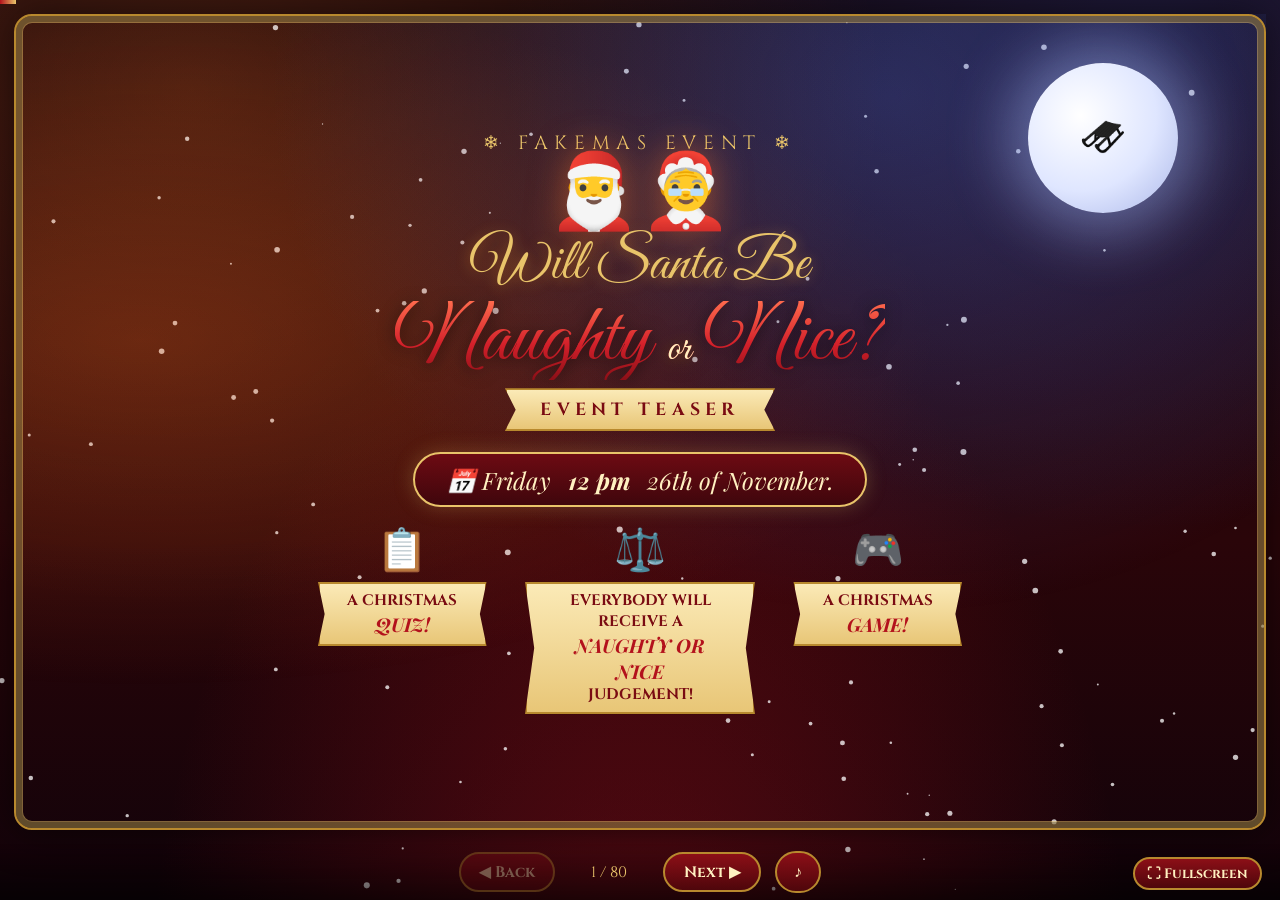
==== index.html @ ecd50b5c "Add Fakemas Christmas quiz slide deck Static, dependency-free slide deck for the Fakemas event:  - P" ====
<!DOCTYPE html>
<html lang="en">
<head>
<meta charset="UTF-8">
<meta name="viewport" content="width=device-width, initial-scale=1">
<title>The Ross Family Christmas Quiz</title>
<meta name="description" content="A festive family trivia, riddles and games presentation for Fakemas.">
<meta name="theme-color" content="#1c0306">
<link rel="icon" href="data:image/svg+xml,<svg xmlns='http://www.w3.org/2000/svg' viewBox='0 0 100 100'><text y='.9em' font-size='90'>🎄</text></svg>">
<link rel="preconnect" href="https://fonts.googleapis.com">
<link rel="preconnect" href="https://fonts.gstatic.com" crossorigin>
<link href="https://fonts.googleapis.com/css2?family=Cinzel:wght@500;700;900&family=Playfair+Display:ital,wght@0,500;0,700;1,500;1,700&family=Great+Vibes&family=Cormorant+Garamond:wght@500;600;700&display=swap" rel="stylesheet">
<link rel="stylesheet" href="assets/css/styles.css">
</head>
<body>
<canvas id="snow"></canvas>
<div id="prog"></div>
<main id="deck"></main>
<nav id="bar">
  <button id="prev" aria-label="Previous slide">◀ Back</button>
  <span id="count"></span>
  <button id="next" aria-label="Next slide">Next ▶</button>
  <button id="jingle" aria-label="Toggle Christmas jingle music" aria-pressed="true" title="Christmas jingle">♪</button>
</nav>
<button id="fs" aria-label="Toggle fullscreen">⛶ Fullscreen</button>
<audio id="jingle-audio" src="assets/audio/jingle.mp3" loop preload="auto"></audio>

<script src="assets/js/content.js" defer></script>
<script src="assets/js/slides.js" defer></script>
<script src="assets/js/app.js" defer></script>
</body>
</html>
---- assets/css/styles.css ----
@charset "UTF-8";
:root{
  --gold:#e9c46a; --gold-d:#b8892e; --gold-l:#fff1c1;
  --red:#b3121c; --red-d:#7a0b12; --deep:#1c0306; --wine:#3b0910;
  --parch:#f7e8c4; --parch-d:#e4c88a; --ink:#4a1a10; --green:#1f5a34;
}
*{box-sizing:border-box;margin:0;padding:0}
html,body{height:100%;overflow:hidden;background:var(--deep);color:var(--parch);
  font-family:'Cormorant Garamond',Georgia,serif;-webkit-tap-highlight-color:transparent}
body{
  background:
    radial-gradient(ellipse at 15% 10%,rgba(255,120,40,.22),transparent 45%),
    radial-gradient(ellipse at 90% 5%,rgba(60,90,200,.25),transparent 40%),
    radial-gradient(ellipse at 50% 120%,rgba(179,18,28,.45),transparent 55%),
    linear-gradient(180deg,#14040a,#2a0509 60%,#12030a);
}
#snow{position:fixed;inset:0;pointer-events:none;z-index:1}

/* frame */
#deck{position:fixed;inset:14px 14px 70px;z-index:2}
#deck::before{content:"";position:absolute;inset:0;border:2px solid var(--gold-d);border-radius:18px;
  box-shadow:inset 0 0 0 6px rgba(0,0,0,.25),inset 0 0 0 7px rgba(233,196,106,.5),0 0 40px rgba(0,0,0,.6);
  pointer-events:none;z-index:5}

.slide{position:absolute;inset:0;display:flex;flex-direction:column;align-items:center;justify-content:center;
  justify-content:safe center;
  padding:clamp(24px,4vw,60px);text-align:center;overflow-y:auto;overflow-x:hidden;
  opacity:0;visibility:hidden;transform:translateX(50px) scale(.98);
  transition:opacity .55s ease,transform .55s ease,visibility 0s .55s}
.slide.active{opacity:1;visibility:visible;transform:none;transition:opacity .55s ease,transform .55s ease}
.slide.past{transform:translateX(-50px) scale(.98)}

/* typography */
.script{font-family:'Great Vibes',cursive;color:var(--gold);text-shadow:0 2px 14px rgba(255,160,40,.45)}
.cinzel{font-family:'Cinzel',serif}
.title-xl{font-family:'Great Vibes',cursive;font-size:clamp(3rem,9vw,7rem);line-height:1;
  background:linear-gradient(180deg,#fff3c4,#e9c46a 55%,#b8892e);-webkit-background-clip:text;background-clip:text;color:transparent;
  filter:drop-shadow(0 3px 10px rgba(255,140,30,.35))}
.title-red{font-family:'Great Vibes',cursive;font-size:clamp(3.2rem,10vw,8rem);line-height:.95;
  background:linear-gradient(180deg,#ff6a4d,#d3202a 55%,#8c0f17);-webkit-background-clip:text;background-clip:text;color:transparent;
  filter:drop-shadow(0 2px 8px rgba(0,0,0,.6))}
.kicker{font-family:'Cinzel',serif;letter-spacing:.35em;text-transform:uppercase;color:var(--gold);font-size:clamp(.8rem,1.6vw,1.2rem)}
.sub{font-family:'Playfair Display',serif;font-style:italic;font-size:clamp(1rem,2vw,1.5rem);color:var(--parch)}

/* ribbons / banners */
.ribbon{display:inline-block;position:relative;padding:.55em 2.2em;margin:.6em 0;
  font-family:'Playfair Display',serif;font-weight:700;font-style:italic;color:var(--red-d);
  font-size:clamp(1.05rem,2.3vw,1.7rem);
  background:linear-gradient(180deg,#fbeab7,#e8c677);border:2px solid var(--gold-d);
  clip-path:polygon(0 0,100% 0,96% 50%,100% 100%,0 100%,4% 50%);box-shadow:0 4px 14px rgba(0,0,0,.4)}
.pill{display:inline-flex;align-items:center;gap:.7em;padding:.5em 1.6em;margin:.8em 0;border-radius:40px;
  background:linear-gradient(180deg,#6d0b13,#3f060c);border:2px solid var(--gold);color:var(--gold-l);
  font-family:'Playfair Display',serif;font-style:italic;font-size:clamp(1.1rem,2.8vw,2rem);box-shadow:0 0 20px rgba(233,196,106,.25)}

/* parchment card */
.parch{position:relative;width:min(900px,100%);padding:clamp(22px,3.5vw,46px);color:var(--ink);
  background:radial-gradient(ellipse at 30% 20%,#fff4d2,var(--parch) 55%,var(--parch-d));
  border:3px solid var(--gold-d);border-radius:14px;box-shadow:0 12px 40px rgba(0,0,0,.6),inset 0 0 40px rgba(150,90,20,.35)}
.parch::before,.parch::after{content:"\2744";position:absolute;color:var(--gold-d);opacity:.55;font-size:1.3rem}
.parch::before{top:8px;left:12px}.parch::after{bottom:8px;right:12px}
.parch h2{font-family:'Playfair Display',serif;font-weight:700;color:#3a140c;line-height:1.25}
.parch h2.q{font-size:clamp(1.5rem,3.6vw,2.7rem)}
.parch p{font-family:'Playfair Display',serif;font-size:clamp(1.05rem,2.2vw,1.55rem);line-height:1.5}

.qbadge{position:absolute;top:clamp(14px,3vw,36px);left:clamp(14px,3vw,40px);z-index:3;
  min-width:78px;height:54px;padding:0 20px;display:grid;place-items:center;border-radius:30px;
  font-family:'Cinzel',serif;font-weight:900;font-size:1.7rem;color:var(--gold-l);
  background:linear-gradient(180deg,#8c0f17,#4e060b);border:3px solid var(--gold);box-shadow:0 4px 14px rgba(0,0,0,.6)}

/* reveal mechanics */
.stage{position:relative;margin-top:clamp(16px,3vw,32px);min-height:clamp(190px,32vh,300px);display:grid;place-items:center}
.rv{opacity:0;transform:scale(.6) rotate(-3deg);pointer-events:none;position:absolute;inset:0;
  display:flex;flex-direction:column;align-items:center;justify-content:center;
  transition:opacity .6s ease,transform .7s cubic-bezier(.2,1.4,.4,1)}
.rv.on{opacity:1;transform:none;pointer-events:auto;position:relative;max-width:100%}
.mystery{cursor:pointer;display:flex;flex-direction:column;align-items:center;gap:10px;border:0;background:none;
  font-family:'Cinzel',serif;color:var(--red-d);font-weight:700;letter-spacing:.15em;text-transform:uppercase;
  transition:transform .3s,opacity .4s}
.mystery .box{font-size:clamp(4rem,10vw,6.5rem);animation:bob 2s ease-in-out infinite;filter:drop-shadow(0 8px 10px rgba(0,0,0,.4))}
.mystery .lbl{padding:.55em 1.4em;border-radius:30px;font-size:clamp(.8rem,1.6vw,1rem);color:var(--gold-l);
  background:linear-gradient(180deg,#b3121c,#6d0b13);border:2px solid var(--gold);box-shadow:0 4px 14px rgba(0,0,0,.4)}
.mystery:hover{transform:scale(1.07)}
.mystery.gone{opacity:0;pointer-events:none;position:absolute}
@keyframes bob{50%{transform:translateY(-10px) rotate(4deg)}}

.art{font-size:clamp(4.5rem,11vw,8rem);line-height:1;filter:drop-shadow(0 8px 12px rgba(0,0,0,.35));margin-bottom:6px}
.answer{display:inline-block;padding:.55em 2.2em;max-width:100%;border-radius:10px;
  font-family:'Playfair Display',serif;font-weight:700;font-style:italic;color:var(--gold-l);
  font-size:clamp(1.1rem,2.6vw,1.9rem);line-height:1.4;
  background:linear-gradient(180deg,#a8101a,#650a10);border:2px solid var(--gold);box-shadow:0 4px 16px rgba(0,0,0,.5)}
.answer.long{font-size:clamp(.95rem,2vw,1.35rem);max-width:760px}

/* riddles */
.riddle{font-family:'Playfair Display',serif;font-style:italic;font-size:clamp(1.15rem,2.7vw,2rem);line-height:1.6;color:#3a140c}
.riddle-q{margin-top:.7em;font-weight:700;font-style:normal;color:var(--red-d);font-size:clamp(1.2rem,2.8vw,2rem)}

/* parts */
.part-no{font-family:'Great Vibes',cursive;font-size:clamp(2rem,5vw,3.6rem);color:var(--gold)}
.holly{font-size:2.4rem;margin-top:14px}

/* overview */
.list{list-style:none;text-align:left;display:grid;gap:clamp(6px,1.1vh,12px);margin-top:8px}
.list li{display:flex;align-items:center;gap:14px;font-family:'Playfair Display',serif;font-weight:700;
  font-size:clamp(1rem,2.1vw,1.5rem);color:#3a140c;padding:clamp(6px,1vh,10px) 14px;border-radius:10px;background:rgba(255,255,255,.28);border:1px solid rgba(150,90,20,.35)}
.list .ic{font-size:1.55rem}

/* write boxes */
.writes{display:grid;grid-template-columns:1fr 1fr;gap:18px;margin-top:20px;width:100%}
.write{min-height:clamp(130px,26vh,230px);padding:14px;border-radius:10px;text-align:left;
  background:repeating-linear-gradient(transparent 0 31px,rgba(120,70,20,.35) 31px 32px),rgba(255,255,255,.35);border:2px solid var(--gold-d)}
.write b{font-family:'Cinzel',serif;color:var(--red-d);font-size:1.05rem;display:block}
.write small{font-family:'Playfair Display',serif;font-style:italic;color:#6a3a20}
@media(max-width:640px){.writes{grid-template-columns:1fr}}

/* teaser cover */
.cover-moon{position:absolute;top:6%;right:7%;width:clamp(90px,15vw,190px);aspect-ratio:1;border-radius:50%;
  background:radial-gradient(circle at 35% 35%,#fff,#dfe6ff 55%,#aab6e8);box-shadow:0 0 60px 20px rgba(170,190,255,.45);z-index:0}
.cover-moon span{position:absolute;inset:0;display:grid;place-items:center;font-size:clamp(1.4rem,3vw,2.6rem);filter:grayscale(1) brightness(.2)}
.duo{font-size:clamp(4rem,12vw,9rem);line-height:1;filter:drop-shadow(0 0 18px rgba(255,120,40,.5));position:relative;z-index:1}
.feats{display:flex;gap:clamp(10px,3vw,40px);flex-wrap:wrap;justify-content:center;margin-top:10px;position:relative;z-index:1}
.feat{display:flex;flex-direction:column;align-items:center;gap:6px;max-width:230px}
.feat .fi{font-size:clamp(2.4rem,5vw,3.6rem)}
.feat .ribbon{font-size:clamp(.85rem,1.7vw,1.2rem);padding:.45em 1.8em;margin:0;font-style:normal;font-family:'Cinzel',serif;text-transform:uppercase}
.feat .ribbon em{font-family:'Playfair Display',serif;font-size:1.25em;display:block;color:var(--red)}

/* naughty / nice cards */
.nn-grid{display:grid;grid-template-columns:repeat(4,1fr);gap:clamp(10px,2vw,22px);width:min(960px,100%);margin-top:18px}
.nn{cursor:pointer;position:relative;padding:12px 8px 10px;border-radius:12px;
  background:radial-gradient(ellipse at 30% 20%,#fff4d2,var(--parch));border:3px solid var(--gold-d);color:var(--ink);
  box-shadow:0 8px 20px rgba(0,0,0,.5);transition:transform .25s}
.nn:hover{transform:translateY(-4px)}
.nn .sil{font-size:clamp(2.8rem,6vw,4.4rem);filter:brightness(0) opacity(.85)}
.nn .nm{font-family:'Cinzel',serif;font-weight:700;margin-top:4px;font-size:clamp(.85rem,1.6vw,1.1rem)}
.nn .nm small{display:block;font-family:'Playfair Display',serif;font-style:italic;font-weight:500;font-size:.8em}
.stamp{position:absolute;left:50%;bottom:10px;padding:.15em .7em;border:3px solid currentColor;border-radius:6px;
  font-family:'Cinzel',serif;font-weight:900;font-size:clamp(.85rem,1.8vw,1.25rem);letter-spacing:.08em;
  transform:translateX(-50%) scale(3) rotate(-12deg);opacity:0;transition:transform .35s cubic-bezier(.2,1.6,.4,1),opacity .2s;
  background:rgba(255,248,225,.92);text-shadow:none}
.stamp.naughty{color:#c3151f}.stamp.nice{color:#1f7a3f}
.nn.on .stamp{opacity:1;transform:translateX(-50%) scale(1) rotate(-8deg)}
.nn.on.naughty-c{box-shadow:0 0 24px rgba(220,30,40,.55),0 8px 20px rgba(0,0,0,.5)}
.nn.on.nice-c{box-shadow:0 0 24px rgba(40,200,100,.5),0 8px 20px rgba(0,0,0,.5)}
@media(max-width:640px){.nn-grid{grid-template-columns:repeat(2,1fr)}}
.hint{margin-top:16px;font-family:'Playfair Display',serif;font-style:italic;color:var(--gold);opacity:.9}

/* gifts */
.passes{display:grid;grid-template-columns:1.2fr 1fr;gap:20px;width:100%;text-align:left;align-items:stretch}
.ticket{padding:18px 20px;border-radius:12px;border:2px dashed var(--gold-d);background:rgba(255,255,255,.3);text-align:center}
.ticket h3{font-family:'Great Vibes',cursive;font-size:clamp(2rem,4.5vw,3.2rem);color:var(--red);font-weight:400;line-height:1.1}
.ticket p{font-size:clamp(.95rem,1.9vw,1.25rem)}
.ticket .fine{margin-top:10px;font-family:'Cinzel',serif;font-size:.78rem;letter-spacing:.12em;color:var(--red-d);font-weight:700}
.tcs{padding:16px 18px;border-radius:8px;background:#fff6dc;border:2px solid var(--gold-d);transform:rotate(1.5deg);box-shadow:0 4px 12px rgba(0,0,0,.3)}
.tcs h4{font-family:'Cinzel',serif;color:var(--red-d);text-align:center;font-size:.95rem;line-height:1.2;margin-bottom:8px}
.tcs ol{padding-left:1.2em;font-family:'Playfair Display',serif;font-size:clamp(.82rem,1.5vw,1rem);line-height:1.45}
.nosign{display:inline-flex;flex-direction:column;align-items:center;padding:12px 18px;border-radius:10px;background:#fff6dc;border:2px solid var(--gold-d);
  font-family:'Cinzel',serif;font-weight:900;color:var(--red);letter-spacing:.05em;transform:rotate(2deg);font-size:clamp(.8rem,1.5vw,1rem)}
.nosign .no{font-size:2.6rem;margin-top:4px}
@media(max-width:700px){.passes{grid-template-columns:1fr}}
.beach{display:flex;gap:20px;align-items:center;justify-content:center;flex-wrap:wrap;width:100%}
.beach-card{flex:1 1 280px;padding:16px;border-radius:12px;background:linear-gradient(180deg,#bfe9f5,#58b6d6 60%,#f0d9a0);border:2px solid var(--gold-d);color:#0b3a52}
.beach-card .art{margin:0}

/* controls */
#bar{position:fixed;left:0;right:0;bottom:0;height:56px;z-index:10;display:flex;align-items:center;justify-content:center;gap:14px;
  background:linear-gradient(0deg,rgba(0,0,0,.6),transparent)}
#bar button{cursor:pointer;font-family:'Cinzel',serif;font-weight:700;color:var(--gold-l);font-size:.95rem;
  padding:.5em 1.2em;border-radius:24px;border:2px solid var(--gold-d);background:linear-gradient(180deg,#8c0f17,#4e060b);transition:.2s}
#bar button:hover{transform:translateY(-2px);box-shadow:0 0 14px rgba(233,196,106,.5)}
#bar button:disabled{opacity:.35;cursor:default;transform:none;box-shadow:none}
#count{font-family:'Cinzel',serif;color:var(--gold);min-width:80px;text-align:center;font-size:.95rem}
#prog{position:fixed;top:0;left:0;height:4px;z-index:11;background:linear-gradient(90deg,var(--red),var(--gold));width:0;transition:width .4s}
#fs{position:fixed;right:18px;bottom:10px;z-index:12;cursor:pointer;
  font-family:'Cinzel',serif;font-weight:700;color:var(--gold-l);
  border-radius:24px;border:2px solid var(--gold-d);background:linear-gradient(180deg,#8c0f17,#4e060b);
  font-size:.85rem!important;padding:.4em .9em!important}

/* photos & video */
.media{margin:0 0 clamp(10px,2vw,18px);max-width:100%;display:flex;flex-direction:column;align-items:center;gap:8px}
.media img,.media video{display:block;max-width:100%;max-height:clamp(140px,32vh,280px);
  border-radius:12px;border:3px solid var(--gold-d);background:#000;
  box-shadow:0 10px 28px rgba(0,0,0,.55)}
.media.wide img,.media.wide video{max-height:clamp(180px,44vh,400px)}
.media figcaption{font-family:'Playfair Display',serif;font-style:italic;
  font-size:clamp(.8rem,1.5vw,1rem);color:var(--red-d);opacity:.9}
.parch .media img,.parch .media video{border-color:#8a6320;box-shadow:0 8px 22px rgba(80,40,0,.35)}
.media.is-missing{display:none}

/* small screens */
@media(max-width:640px){
  #deck{inset:14px 14px 108px}
  #fs{bottom:66px;right:12px}
  .slide{padding:16px}
  .nn-grid{gap:8px}
  .nn{padding:8px 6px 6px}
  .nn .sil{font-size:2rem}
  .nn .nm{font-size:.8rem}
  .nn .stamp{font-size:.8rem;bottom:6px}
  .hint{margin-top:8px;font-size:.9rem}
  .stage{min-height:clamp(150px,26vh,240px)}
}

/* short screens (laptops / projectors) */
@media(max-height:960px){
  .duo{font-size:clamp(2.4rem,7vw,4.6rem)}
  .title-red{font-size:clamp(2.4rem,8vw,5.2rem)}
  .title-xl{font-size:clamp(2.4rem,7.5vw,5rem)}
  .cover-moon{width:clamp(70px,12vw,150px)}
  .ribbon{padding:.42em 1.9em;margin:.45em 0;font-size:clamp(.95rem,2vw,1.35rem)}
  .pill{padding:.4em 1.3em;margin:.55em 0;font-size:clamp(1rem,2.2vw,1.5rem)}
  .parch{padding:clamp(18px,2.4vw,34px)}
  .list li{padding:5px 12px;font-size:clamp(1rem,2vw,1.4rem)}
  .feats{margin-top:4px}
  .feat .fi{font-size:clamp(1.8rem,3.6vw,2.6rem)}
  .feat .ribbon{font-size:clamp(.72rem,1.4vw,.95rem)}
  .stage{min-height:clamp(120px,20vh,240px)}
  .riddle{font-size:clamp(1.05rem,2.2vw,1.7rem);line-height:1.45}
}

/* very short screens (720p projectors) */
@media(max-height:740px){
  .duo{font-size:clamp(2rem,5.5vw,3.4rem)}
  .title-red{font-size:clamp(2rem,6.5vw,3.8rem)}
  .feats{gap:8px}
  .feat .fi{font-size:1.6rem}
  .feat .ribbon{font-size:.7rem;padding:.35em 1.4em}
  .pill{padding:.35em 1.1em;margin:.4em 0}
  .nn{padding:8px 6px 6px}
  .nn .sil{font-size:2.2rem}
  .nn .nm{font-size:.8rem}
  .nn-grid{gap:8px}
  .riddle{font-size:1.05rem;line-height:1.4}
  .parch h2.q{font-size:clamp(1.15rem,2.8vw,1.9rem)}
  .movie-shot img{max-height:clamp(150px,32vh,300px)}
}

/* ============ bonus: lach & eleanor's philippines trip ============ */
.slide.trip{background:
  radial-gradient(ellipse at 12% 10%,rgba(255,199,110,.22),transparent 52%),
  radial-gradient(ellipse at 88% 16%,rgba(64,214,190,.26),transparent 48%),
  radial-gradient(ellipse at 50% 118%,rgba(0,86,116,.55),transparent 62%),
  linear-gradient(180deg,#04222b,#083a46 55%,#04222b)}
.trip-title{font-family:'Great Vibes',cursive;line-height:1.05;
  background:linear-gradient(180deg,#fff8e2,#7fe3d4 55%,#2fa9a0);
  -webkit-background-clip:text;background-clip:text;color:transparent;
  filter:drop-shadow(0 3px 12px rgba(0,0,0,.5))}
.trip-title.small{font-size:clamp(1.8rem,4vw,3rem)}
.trip-flag{font-size:clamp(2.6rem,7vw,5rem);line-height:1;margin:.1em 0 .25em;
  filter:drop-shadow(0 6px 14px rgba(0,0,0,.45))}
.trip-tag{font-family:'Cinzel',serif;letter-spacing:.24em;text-transform:uppercase;
  font-size:clamp(.62rem,1.2vw,.85rem);color:#9fe8dd;opacity:.8;margin-bottom:clamp(8px,1.6vh,18px)}
.trip-brief{width:min(760px,100%);padding:clamp(22px,3.4vw,44px);border-radius:16px;text-align:left;
  background:radial-gradient(ellipse at 30% 15%,#fffdf4,#efe9d6);
  border:3px solid #2fa9a0;box-shadow:0 16px 44px rgba(0,0,0,.55);color:#123a3a}
.trip-brief ul{list-style:none;display:grid;gap:.55em;margin-top:.8em}
.trip-brief li{font-family:'Playfair Display',serif;font-size:clamp(1rem,2vw,1.35rem);
  line-height:1.4;padding-left:1.5em;position:relative}
.trip-brief li::before{content:"\2022";position:absolute;left:.35em;color:#0d6f6a;font-size:1.4em;line-height:1}
.photo-frame{margin:0;padding:clamp(7px,1.1vw,13px) clamp(7px,1.1vw,13px) clamp(26px,3.6vh,44px);
  background:linear-gradient(180deg,#fffdf6,#eee8d8);border-radius:5px;max-width:100%;
  box-shadow:0 20px 44px rgba(0,0,0,.55);transition:transform .3s}
.photo-frame.tilt-l{transform:rotate(-1.2deg)}
.photo-frame.tilt-r{transform:rotate(1.2deg)}
.photo-frame img{display:block;margin:0 auto;border-radius:2px;
  max-width:100%;max-height:clamp(260px,58vh,600px);width:auto;height:auto}
.photo-frame figcaption{font-family:'Playfair Display',serif;font-style:italic;text-align:center;
  color:#5c4a38;font-size:clamp(.8rem,1.5vw,1.1rem);margin-top:clamp(8px,1.4vh,14px)}
.quip{position:relative;width:min(880px,100%);padding:clamp(24px,4vw,50px);
  border-radius:20px 20px 20px 6px;text-align:left;
  background:radial-gradient(ellipse at 28% 18%,#fffdf3,#f1ebd7);
  border:3px solid #2fa9a0;box-shadow:0 16px 44px rgba(0,0,0,.55),0 0 30px rgba(64,214,190,.25)}
.quip::after{content:"";position:absolute;left:34px;bottom:-28px;width:0;height:0;
  border:15px solid transparent;border-top-color:#2fa9a0;border-left-width:0;border-right-width:26px}
.quip-by{font-family:'Cinzel',serif;font-weight:900;letter-spacing:.16em;text-transform:uppercase;
  color:#0d6f6a;font-size:clamp(.72rem,1.4vw,.95rem)}
.quip-text{font-family:'Playfair Display',serif;font-style:italic;color:#143232;
  font-size:clamp(1.15rem,2.7vw,2rem);line-height:1.45;margin-top:.45em}

/* jingle toggle */
#bar #jingle{min-width:2.9em;padding:.5em .65em;font-size:1rem}
#bar #jingle[aria-pressed="false"]{opacity:.4}

/* ============ guess the movie scene ============ */
.slide.movie{background:
  radial-gradient(ellipse at 50% -15%,rgba(255,214,150,.18),transparent 55%),
  radial-gradient(ellipse at 50% 120%,rgba(120,18,28,.4),transparent 60%),
  linear-gradient(180deg,#0a0b0f,#15121a 60%,#08080b)}
.movie-head{font-family:'Cinzel',serif;letter-spacing:.24em;text-transform:uppercase;text-align:center;
  font-size:clamp(.66rem,1.35vw,.92rem);color:var(--gold);opacity:.92;margin-bottom:clamp(8px,1.6vh,16px)}
.movie-shot{margin:0;padding:clamp(6px,1vw,10px);border-radius:8px;max-width:100%;
  background:linear-gradient(180deg,#1d1a22,#0e0d12);border:2px solid var(--gold-d);
  box-shadow:0 18px 46px rgba(0,0,0,.7),0 0 34px rgba(233,196,106,.12)}
.movie-shot img{display:block;margin:0 auto;border-radius:3px;
  max-width:100%;max-height:clamp(170px,40vh,360px);width:auto;height:auto}
.movie .stage{min-height:clamp(84px,14vh,124px);margin-top:clamp(8px,1.8vh,18px)}
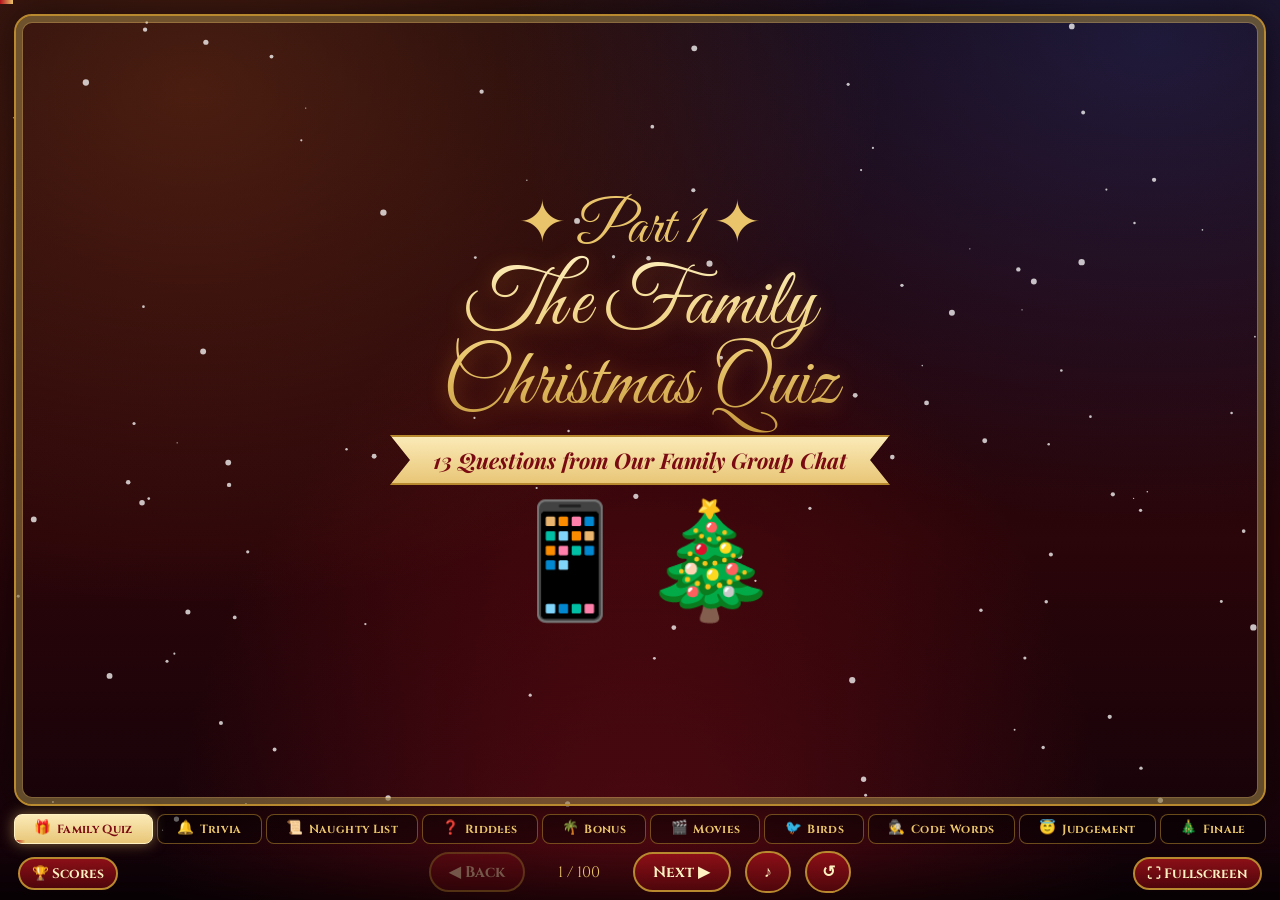
==== commit e2617a0a: "Add game rounds, scoreboard, timeline and quiz overhaul New rounds - Santa's Code Words: three clue " ====
--- a/index.html
+++ b/index.html
@@ -9,21 +9,27 @@
 <link rel="icon" href="data:image/svg+xml,<svg xmlns='http://www.w3.org/2000/svg' viewBox='0 0 100 100'><text y='.9em' font-size='90'>🎄</text></svg>">
 <link rel="preconnect" href="https://fonts.googleapis.com">
 <link rel="preconnect" href="https://fonts.gstatic.com" crossorigin>
-<link href="https://fonts.googleapis.com/css2?family=Cinzel:wght@500;700;900&family=Playfair+Display:ital,wght@0,500;0,700;1,500;1,700&family=Great+Vibes&family=Cormorant+Garamond:wght@500;600;700&display=swap" rel="stylesheet">
+<link href="https://fonts.googleapis.com/css2?family=Cinzel:wght@500;700;900&family=Playfair+Display:ital,wght@0,500;0,700;1,500;1,700&family=Great+Vibes&family=Cormorant+Garamond:wght@500;600;700&family=Oswald:wght@700&display=swap" rel="stylesheet">
 <link rel="stylesheet" href="assets/css/styles.css">
 </head>
 <body>
 <canvas id="snow"></canvas>
 <div id="prog"></div>
 <main id="deck"></main>
-<nav id="bar">
+<nav id="timeline" aria-label="Jump to a section"></nav>
+<nav id="bar" aria-label="Slide controls">
   <button id="prev" aria-label="Previous slide">◀ Back</button>
   <span id="count"></span>
   <button id="next" aria-label="Next slide">Next ▶</button>
-  <button id="jingle" aria-label="Toggle Christmas jingle music" aria-pressed="true" title="Christmas jingle">♪</button>
+  <button id="jingle" aria-label="Music" aria-haspopup="true" aria-expanded="false" aria-controls="music-menu" aria-pressed="true" title="Music (M mutes)">♪</button>
+  <button id="reset" aria-label="Reset this slide" title="Reset this slide (R) · Shift-click or Shift+R resets every slide">↺</button>
 </nav>
-<button id="fs" aria-label="Toggle fullscreen">⛶ Fullscreen</button>
-<audio id="jingle-audio" src="assets/audio/jingle.mp3" loop preload="auto"></audio>
+<button id="scores-btn" aria-label="Scoreboard" aria-expanded="false" aria-controls="scores" title="Scoreboard (S)">🏆<span class="sb-lbl"> Scores</span></button>
+<aside id="scores" aria-label="Scoreboard" hidden></aside>
+<aside id="music-menu" aria-label="Music" hidden></aside>
+<button id="fs" aria-label="Toggle fullscreen">⛶<span class="fs-lbl"> Fullscreen</span></button>
+<audio id="jingle-audio" preload="auto"></audio>
+<audio id="trip-audio" preload="auto"></audio>
 
 <script src="assets/js/content.js" defer></script>
 <script src="assets/js/slides.js" defer></script>
--- a/assets/css/styles.css
+++ b/assets/css/styles.css
@@ -191,11 +191,12 @@
   #fs{bottom:66px;right:12px}
   .slide{padding:16px}
   .nn-grid{gap:8px}
-  .nn{padding:8px 6px 6px}
-  .nn .sil{font-size:2rem}
+  .nn{padding:8px 6px 6px;overflow:hidden}
+  .nn .sil{font-size:1.7rem}
   .nn .nm{font-size:.8rem}
   .nn .stamp{font-size:.8rem;bottom:6px}
-  .hint{margin-top:8px;font-size:.9rem}
+  .hint{margin-top:5px;font-size:.85rem}
+  .ribbon{padding:.4em 1.4em;margin:.35em 0;font-size:1rem}
   .stage{min-height:clamp(150px,26vh,240px)}
 }
 
@@ -229,6 +230,9 @@
   .nn .nm{font-size:.8rem}
   .nn-grid{gap:8px}
   .riddle{font-size:1.05rem;line-height:1.4}
+  .list{gap:5px;margin-top:6px}
+  .list li{padding:4px 10px;font-size:clamp(.95rem,1.8vw,1.2rem)}
+  .list .ic{font-size:1.2rem}
   .parch h2.q{font-size:clamp(1.15rem,2.8vw,1.9rem)}
   .movie-shot img{max-height:clamp(150px,32vh,300px)}
 }
@@ -261,7 +265,8 @@
 .photo-frame.tilt-l{transform:rotate(-1.2deg)}
 .photo-frame.tilt-r{transform:rotate(1.2deg)}
 .photo-frame img{display:block;margin:0 auto;border-radius:2px;
-  max-width:100%;max-height:clamp(260px,58vh,600px);width:auto;height:auto}
+  max-width:100%;max-height:clamp(260px,62vh,720px);width:auto;height:auto}
+.photo-frame:has(figcaption) img{max-height:clamp(260px,58vh,600px)}
 .photo-frame figcaption{font-family:'Playfair Display',serif;font-style:italic;text-align:center;
   color:#5c4a38;font-size:clamp(.8rem,1.5vw,1.1rem);margin-top:clamp(8px,1.4vh,14px)}
 .quip{position:relative;width:min(880px,100%);padding:clamp(24px,4vw,50px);
@@ -275,8 +280,473 @@
 .quip-text{font-family:'Playfair Display',serif;font-style:italic;color:#143232;
   font-size:clamp(1.15rem,2.7vw,2rem);line-height:1.45;margin-top:.45em}
 
+/* ============ santa's code words ============ */
+.slide.code{padding:clamp(14px,2.2vw,36px);background:
+  radial-gradient(ellipse at 50% -10%,rgba(233,196,106,.2),transparent 55%),
+  radial-gradient(ellipse at 50% 120%,rgba(179,18,28,.35),transparent 60%),
+  linear-gradient(180deg,#06231a,#0c3a28 55%,#051c15)}
+.cn-head{font-family:'Cinzel',serif;letter-spacing:.3em;text-transform:uppercase;text-align:center;
+  font-size:clamp(.62rem,1.2vw,.85rem);color:var(--gold);opacity:.85;margin-bottom:clamp(8px,1.6vh,16px)}
+/* --ch is the card height; card width, corner radius and type all scale from it */
+.cn-grid{--ch:clamp(44px,min(12.5vh,12vw),150px);display:grid;justify-content:center;max-width:100%;
+  grid-template-columns:repeat(4,minmax(0,calc(var(--ch)*1.72)));gap:clamp(8px,1.4vh,14px) clamp(6px,1.1vh,12px)}
+.cn-card{position:relative;height:var(--ch);min-width:0;padding:0;border:0;cursor:pointer;
+  border-radius:calc(var(--ch)*.1);
+  background:linear-gradient(#c99c66,#c99c66) 10% 35%/48% 2px no-repeat,linear-gradient(180deg,#f8dfb9,#edc894);
+  box-shadow:0 4px 0 #b98e58,0 9px 16px rgba(0,0,0,.45);
+  transition:transform .2s,opacity .3s,box-shadow .3s}
+.cn-card::before{content:"";position:absolute;inset:calc(var(--ch)*.06);pointer-events:none;
+  border:1.5px solid rgba(150,95,40,.4);border-radius:calc(var(--ch)*.06)}
+.cn-card::after{content:"\2744\FE0E";position:absolute;top:13%;right:6.5%;height:30%;aspect-ratio:.84;
+  display:grid;place-items:center;border-radius:3px;background:#e6bd8a;color:#c9975d;
+  font-family:sans-serif;font-size:calc(var(--ch)*.2);line-height:1}
+.cn-word{position:absolute;left:6.5%;right:6.5%;bottom:12%;height:40%;display:grid;place-items:center;
+  border-radius:4px;background:#fffdf7;color:#1c1410;white-space:nowrap;
+  font-family:'Oswald','Arial Narrow',sans-serif;font-weight:700;letter-spacing:.03em;text-transform:uppercase;
+  font-size:calc(var(--ch)*.27);line-height:1;transition:background .3s,color .3s}
+.cn-card:not(.on):hover{transform:translateY(-3px)}
+.cn-card:focus-visible{outline:3px solid var(--gold-l);outline-offset:3px}
+.cn-card.on{cursor:default}
+.cn-card.hit.on{
+  background:linear-gradient(#bfe7c4,#bfe7c4) 10% 35%/48% 2px no-repeat,linear-gradient(180deg,#35a55d,#17602f);
+  box-shadow:0 4px 0 #0e4321,0 0 26px rgba(70,220,120,.55),0 9px 16px rgba(0,0,0,.45);
+  animation:cn-pop .5s cubic-bezier(.2,1.6,.4,1)}
+.cn-card.hit.on::before{border-color:rgba(255,241,193,.6)}
+.cn-card.hit.on::after{content:"\2713";aspect-ratio:1;border-radius:50%;background:var(--gold-l);color:#145229;font-weight:900}
+.cn-card.hit.on .cn-word{background:#f4ffe9;color:#0f4a25}
+.cn-card.miss.on{opacity:.5;box-shadow:0 4px 0 #5f5950;
+  background:linear-gradient(#8d867c,#8d867c) 10% 35%/48% 2px no-repeat,linear-gradient(180deg,#a59d92,#8a8277)}
+.cn-card.miss.on::before{border-color:rgba(60,55,50,.35)}
+.cn-card.miss.on::after{content:"\2715";background:#7d766c;color:#b9b2a7}
+.cn-card.miss.on .cn-word{background:#cfc8bc;color:#6a635a}
+@keyframes cn-pop{0%{transform:scale(.8)}60%{transform:scale(1.09)}100%{transform:none}}
+.cn-clue{display:inline-flex;align-items:baseline;gap:.45em;margin-top:clamp(16px,2.8vh,30px);
+  padding:.2em 1.3em .26em;border-radius:999px;
+  background:linear-gradient(180deg,#fff,#eaf4ee);box-shadow:0 5px 0 #b4c6bb,0 10px 22px rgba(0,0,0,.45);
+  font-family:'Oswald','Arial Narrow',sans-serif;font-weight:700;text-transform:uppercase;line-height:1.15;
+  font-size:clamp(1.5rem,5.2vh,3.2rem)}
+.cn-clue-word{color:#16110d;letter-spacing:.03em}
+.cn-clue-n{color:var(--red)}
+.cn-why{visibility:hidden;opacity:0;transform:translateY(6px);max-width:min(900px,100%);
+  margin-top:clamp(12px,2vh,20px);font-family:'Playfair Display',serif;font-style:italic;
+  font-size:clamp(.85rem,1.6vw,1.2rem);line-height:1.35;color:var(--gold-l);
+  transition:opacity .5s ease,transform .5s ease,visibility 0s .5s}
+.cn-why.on{visibility:visible;opacity:1;transform:none;transition:opacity .5s ease,transform .5s ease}
+.cn-why b{font-style:normal;color:#8ff0ae;text-transform:uppercase;letter-spacing:.04em}
+@media(max-height:740px){
+  .cn-grid{--ch:clamp(44px,min(11.5vh,12vw),150px)}
+}
+@media(max-width:640px){
+  .cn-grid{--ch:clamp(46px,7.4vh,64px);width:100%;grid-template-columns:repeat(4,minmax(0,1fr));gap:8px 6px}
+  .cn-card{box-shadow:0 3px 0 #b98e58,0 6px 10px rgba(0,0,0,.4)}
+  .cn-card::after{font-size:.68rem}
+  .cn-word{font-size:clamp(.58rem,3.05vw,.82rem);letter-spacing:.01em}
+}
+@media(prefers-reduced-motion:reduce){.cn-card.hit.on{animation:none}}
+
+/* ============ section timeline ============ */
+#deck{inset:14px 14px 94px}
+/* the timeline takes 24px of height; give it back on short screens */
+@media(max-height:740px){.slide{padding:clamp(16px,3vw,44px)}}
+#timeline{position:fixed;left:14px;right:14px;bottom:56px;height:30px;z-index:10;display:flex;gap:4px}
+.tl-seg{position:relative;flex:1 1 auto;min-width:0;display:flex;align-items:center;justify-content:center;gap:.45em;
+  padding:0 6px;overflow:hidden;cursor:pointer;white-space:nowrap;
+  border-radius:8px;border:1px solid rgba(184,137,46,.55);background:rgba(0,0,0,.4);color:var(--gold);
+  font-family:'Cinzel',serif;font-weight:700;font-size:clamp(.58rem,.92vw,.8rem);letter-spacing:.03em;
+  transition:background .3s,color .3s,box-shadow .3s,transform .2s}
+.tl-ic{flex:none;font-size:1.15em;line-height:1}
+.tl-lbl{min-width:0;overflow:hidden;text-overflow:ellipsis}
+/* progress through the section: --p runs 0 to 1 */
+.tl-seg::after{content:"";position:absolute;left:0;bottom:0;height:3px;width:calc(var(--p,0)*100%);
+  background:linear-gradient(90deg,var(--red),var(--gold));transition:width .4s}
+.tl-seg:hover{transform:translateY(-2px);box-shadow:0 0 12px rgba(233,196,106,.45)}
+.tl-seg:focus-visible{outline:2px solid var(--gold-l);outline-offset:2px}
+.tl-seg[data-state="done"]{color:var(--gold-l);background:linear-gradient(180deg,rgba(140,15,23,.7),rgba(78,6,11,.7))}
+.tl-seg[data-state="now"]{color:var(--red-d);border-color:var(--gold-l);
+  background:linear-gradient(180deg,#fbeab7,#e8c677);box-shadow:0 0 14px rgba(233,196,106,.5)}
+@media(max-width:1000px){
+  .tl-lbl{display:none}
+  .tl-ic{font-size:1rem}
+}
+@media(max-width:640px){
+  #deck{inset:14px 14px 106px}
+  #timeline{left:12px;right:60px;bottom:62px;height:34px;gap:3px}
+  .tl-seg{padding:0;border-radius:7px}
+  #fs{bottom:62px;right:12px;width:40px;height:34px;padding:0!important}
+  #fs .fs-lbl{display:none}
+}
+
+/* ============ scoreboard ============ */
+#scores-btn{position:fixed;left:18px;bottom:10px;z-index:12;cursor:pointer;
+  font-family:'Cinzel',serif;font-weight:700;font-size:.85rem;color:var(--gold-l);padding:.4em .9em;
+  border-radius:24px;border:2px solid var(--gold-d);background:linear-gradient(180deg,#8c0f17,#4e060b)}
+#scores-btn[aria-expanded="true"]{color:var(--red-d);border-color:var(--gold-l);background:linear-gradient(180deg,#fbeab7,#e8c677)}
+#scores{position:fixed;left:50%;bottom:94px;transform:translateX(-50%);z-index:20;
+  width:min(900px,calc(100% - 28px));padding:12px 16px 16px;border-radius:16px;border:2px solid var(--gold);
+  background:linear-gradient(180deg,rgba(60,9,16,.97),rgba(28,3,6,.97));
+  box-shadow:0 -6px 40px rgba(0,0,0,.7),0 0 30px rgba(233,196,106,.2)}
+#scores[hidden]{display:none}
+.sb-head{display:flex;align-items:center;gap:10px;margin-bottom:10px}
+.sb-head h2{flex:1;text-align:left;font-family:'Great Vibes',cursive;font-weight:400;font-size:1.9rem;line-height:1;color:var(--gold)}
+.sb-head button{cursor:pointer;font-family:'Cinzel',serif;font-weight:700;font-size:.78rem;color:var(--gold-l);
+  min-width:2.4em;padding:.4em .9em;border-radius:20px;border:1px solid var(--gold-d);background:rgba(0,0,0,.35)}
+.sb-grid{display:grid;grid-template-columns:repeat(auto-fit,minmax(118px,1fr));gap:10px}
+.sb-player{padding:8px 8px 10px;border-radius:12px;text-align:center;color:var(--ink);border:2px solid var(--gold-d);
+  background:radial-gradient(ellipse at 30% 20%,#fff4d2,var(--parch) 60%,var(--parch-d));transition:box-shadow .3s,border-color .3s}
+.sb-player.lead{border-color:#2b9a52;box-shadow:0 0 18px rgba(70,220,120,.5)}
+.sb-name{font-family:'Cinzel',serif;font-weight:700;font-size:1rem;white-space:nowrap;overflow:hidden;text-overflow:ellipsis}
+.sb-player.lead .sb-name::before{content:"\1F451\00A0"}
+.sb-row{display:flex;align-items:center;justify-content:center;gap:8px;margin-top:4px}
+.sb-score{min-width:1.5em;font-family:'Cinzel',serif;font-weight:900;font-size:2rem;line-height:1;color:var(--red-d)}
+.sb-row button{flex:none;width:36px;height:36px;padding:0;border-radius:50%;cursor:pointer;border:2px solid var(--gold-d);
+  font-family:sans-serif;font-size:1.35rem;font-weight:700;line-height:1;color:var(--gold-l);
+  background:linear-gradient(180deg,#8c0f17,#4e060b);transition:transform .15s}
+.sb-row button[data-score="1"]{background:linear-gradient(180deg,#2b9a52,#145229)}
+.sb-row button:hover{transform:scale(1.1)}
+#scores button:focus-visible,#scores-btn:focus-visible{outline:2px solid var(--gold-l);outline-offset:2px}
+/* the Final Scores slide */
+.final-scores .fs-name{flex:1;text-align:left}
+.final-scores b{font-family:'Cinzel',serif;font-weight:900;font-size:1.25em;color:var(--red-d)}
+.final-scores li.lead{background:rgba(120,210,140,.35);border-color:#2b9a52}
+@media(max-width:760px){
+  #scores-btn .sb-lbl{display:none}
+}
+@media(max-width:640px){
+  #scores-btn{left:auto;right:58px;bottom:62px;width:40px;height:34px;padding:0}
+  #timeline{right:106px}
+  #scores{bottom:106px;padding:10px 10px 12px}
+  .sb-grid{grid-template-columns:repeat(3,minmax(0,1fr));gap:8px}
+  .sb-row{gap:4px}
+  .sb-row button{width:30px;height:30px;font-size:1.1rem}
+  .sb-score{font-size:1.6rem;min-width:1.2em}
+}
+
+/* teams on the scoreboard */
+.sb-hint{flex:1;text-align:left;font-family:'Playfair Display',serif;font-style:italic;font-size:.8rem;color:var(--gold);opacity:.8}
+.sb-head h2{flex:none}
+.sb-player{position:relative;cursor:grab;touch-action:none;user-select:none;-webkit-user-select:none}
+.sb-player.team .sb-name{white-space:normal;font-size:.88rem;line-height:1.2}
+.sb-player.dragging{z-index:5;cursor:grabbing;pointer-events:none;opacity:.94;transition:none;
+  box-shadow:0 16px 32px rgba(0,0,0,.65)}
+.sb-player.drop{border-color:var(--gold-l);box-shadow:0 0 0 3px var(--gold),0 0 24px rgba(233,196,106,.75)}
+.sb-split{margin-top:6px;cursor:pointer;font-family:'Cinzel',serif;font-weight:700;font-size:.66rem;letter-spacing:.06em;
+  color:var(--red-d);padding:.25em .9em;border-radius:20px;border:1px solid var(--gold-d);background:rgba(255,255,255,.45)}
+@media(max-width:640px){
+  .sb-head{flex-wrap:wrap;row-gap:4px}
+  .sb-hint{order:3;flex-basis:100%;font-size:.72rem}
+}
+
+/* ============ multiple choice ============ */
+.opts{list-style:none;display:grid;grid-template-columns:1fr 1fr;text-align:left;
+  gap:clamp(6px,1.2vh,12px) clamp(8px,1.4vw,16px);margin-top:clamp(12px,2.2vh,22px)}
+.opt{display:flex;align-items:center;gap:.6em;padding:.4em .7em;border-radius:10px;
+  font-family:'Playfair Display',serif;font-weight:700;font-size:clamp(.92rem,1.9vw,1.35rem);line-height:1.2;color:#3a140c;
+  background:rgba(255,255,255,.42);border:2px solid rgba(150,90,20,.45);
+  transition:background .4s,color .4s,opacity .4s,border-color .4s,box-shadow .4s}
+.opt b{flex:none;display:grid;place-items:center;width:1.75em;height:1.75em;border-radius:50%;
+  font-family:'Cinzel',serif;font-size:.82em;color:var(--gold-l);background:linear-gradient(180deg,#8c0f17,#4e060b);
+  transition:background .4s,color .4s}
+/* `revealed` goes on the slide once its answer is showing */
+.slide.revealed .opt{opacity:.45}
+.slide.revealed .opt.correct{opacity:1;color:#f4ffe9;border-color:var(--gold-l);
+  background:linear-gradient(180deg,#2b9a52,#145229);box-shadow:0 0 20px rgba(70,220,120,.5)}
+.slide.revealed .opt.correct b{color:#145229;background:var(--gold-l)}
+/* the options take room, so the reveal underneath is a little smaller */
+.opts ~ .stage{min-height:clamp(110px,19vh,220px);margin-top:clamp(10px,1.8vh,22px)}
+.opts ~ .stage .mystery .box{font-size:clamp(3rem,7vw,4.6rem)}
+.opts ~ .stage .art{font-size:clamp(2.8rem,6.5vw,4.6rem)}
+@media(max-width:640px){.opts{grid-template-columns:1fr}}
+
+/* ============ who is santa? ============ */
+.stage.slim{min-height:clamp(60px,9vh,90px);margin-top:clamp(10px,1.8vh,18px)}
+.stage.slim .mystery .box{display:none}
+.unmask{--uh:clamp(170px,38vh,400px);position:relative;height:var(--uh);aspect-ratio:4/3;max-width:100%;
+  margin:clamp(12px,2.2vh,22px) auto 0;overflow:hidden;border-radius:12px;border:3px solid #8a6320;
+  box-shadow:0 10px 28px rgba(60,30,0,.4);
+  background:radial-gradient(ellipse at 50% 112%,#9c95bd,#3d385c 45%,#12101f 82%)}
+.unmask img{position:absolute;inset:0;width:100%;height:100%;object-fit:cover;
+  opacity:0;filter:blur(18px) brightness(.3);transform:scale(1.12);
+  transition:opacity 1.2s ease,filter 1.7s ease,transform 1.7s ease}
+.unmask-shadow{position:absolute;left:0;bottom:0;width:100%;height:92%;
+  transform-origin:50% 100%;transition:opacity .9s ease,transform 1.3s ease}
+.unmask-shadow .fig{fill:#07060d;filter:drop-shadow(0 0 5px rgba(190,180,235,.4))}
+.unmask-shadow text{fill:rgba(210,200,245,.5);font:900 46px 'Cinzel',serif;text-anchor:middle}
+.slide.revealed .unmask img{opacity:1;filter:none;transform:none}
+.slide.revealed .unmask-shadow{opacity:0;transform:scale(1.2)}
+@media(prefers-reduced-motion:reduce){.unmask img,.unmask-shadow{transition-duration:.01s}}
+
+/* ============ script headings ============ */
+/* Great Vibes swings well outside its line box, and a gradient clipped to the text only
+   paints inside the element's box, so the swashes were being cut off. Pad the box out to
+   cover them and pull the margins back in by the same amount so nothing moves. */
+.title-xl,.title-red,.trip-title{padding:.32em .5em .42em;margin:-.32em -.5em -.42em}
+
+/* ============ slideshow sign-off and pop quiz ============ */
+.photo-frame:has(.outro) img{max-height:clamp(220px,46vh,540px)}
+.photo-frame figcaption.outro{font-style:normal;font-family:'Cinzel',serif;font-weight:700;letter-spacing:.14em;
+  text-transform:uppercase;font-size:clamp(.62rem,1.25vw,.9rem);color:#0d6f6a;line-height:1.3}
+.outro-title{display:block;font-family:'Great Vibes',cursive;font-weight:400;letter-spacing:0;text-transform:none;
+  font-size:clamp(2.2rem,6vw,4rem);line-height:1.05;color:var(--red);padding:.05em .3em .12em}
+.q-kicker{display:inline-block;margin-top:clamp(30px,5vw,18px);padding:.3em 1.4em;border-radius:30px;
+  font-family:'Cinzel',serif;font-weight:900;letter-spacing:.18em;text-transform:uppercase;
+  font-size:clamp(.7rem,1.4vw,1rem);color:var(--gold-l);background:linear-gradient(180deg,#2b9a52,#145229);
+  border:2px solid var(--gold);box-shadow:0 4px 14px rgba(0,0,0,.35)}
+/* a kicker takes a line, so the photo shown with the answer is a touch smaller */
+.q-kicker ~ .stage .media img{max-height:clamp(130px,26vh,260px)}
+.art:empty{display:none}
+.q-kicker::before,.q-kicker::after{content:"\2605";margin:0 .6em;color:var(--gold)}
+
+/* ============ fx: photos that arrive with the answer ============ */
+/* Set on a question with `fx` in content.js. Photos are circles unless the shape is
+   "portrait". Each effect is a keyframe animation that starts when the answer is revealed;
+   stars pop in after the photos have landed, and the caption fades up last. */
+.fx{max-width:100%;margin-bottom:clamp(8px,1.6vh,16px)}
+.fx-row{display:flex;flex-wrap:wrap;align-items:center;justify-content:center;gap:clamp(8px,1.6vw,20px)}
+.fx-pic{flex:none;width:clamp(120px,26vh,240px);aspect-ratio:1;object-fit:cover;border-radius:50%;
+  border:4px solid var(--gold-d);box-shadow:0 10px 26px rgba(60,30,0,.45)}
+.fx-portrait .fx-pic{width:auto;height:clamp(150px,33vh,320px);aspect-ratio:3/4;border-radius:14px}
+.fx-shroud{background:radial-gradient(ellipse at 50% 112%,#9c95bd,#3d385c 45%,#12101f 82%)}
+.fx-shroud path{fill:#0b0912}
+.fx-shroud ellipse{fill:#000}
+.fx-shroud text{fill:rgba(210,200,245,.55);font:900 44px 'Cinzel',serif;text-anchor:middle}
+.fx-stars{display:flex;gap:.04em;line-height:1;color:#b98a2f;
+  font-family:"Segoe UI Symbol","Apple Symbols","Noto Sans Symbols 2",sans-serif;font-size:clamp(2.2rem,7.5vh,4.4rem)}
+.fx-stars span{display:inline-block;opacity:0}
+.fx-stars .gold{color:#f5b301;text-shadow:0 0 12px rgba(255,190,40,.75),0 3px 6px rgba(0,0,0,.35)}
+.fx-caption{margin-top:.55em;opacity:0;font-family:'Playfair Display',serif;font-style:italic;
+  font-size:clamp(.85rem,1.7vw,1.2rem);color:var(--red-d)}
+
+/* spin: whirls in from off-screen. A second photo drops in from the top, a third from the right. */
+.rv.on .fx-pic{animation:fx-spin 1.9s cubic-bezier(.35,.45,.4,1) both;animation-delay:calc(var(--i,0)*.14s)}
+.fx-pic:nth-child(2){--dx:0vw;--dy:-95vh}
+.fx-pic:nth-child(3){--dx:110vw;--dy:-30vh}
+@keyframes fx-spin{
+  0%{transform:translate(var(--dx,-110vw),var(--dy,-30vh)) rotate(-1260deg) scale(.08);opacity:0}
+  12%{opacity:1}
+  72%{transform:translate(0,0) rotate(24deg) scale(1.14)}
+  86%{transform:rotate(-9deg) scale(.96)}
+  100%{transform:none;opacity:1}}
+/* bounce: drops from the top and bounces to rest */
+.rv.on .fx-bounce .fx-pic{animation:fx-bounce 1.7s both}
+@keyframes fx-bounce{
+  0%{transform:translateY(-95vh);opacity:1;animation-timing-function:cubic-bezier(.5,0,1,.6)}
+  36%{transform:translateY(0) scale(1.08,.86);animation-timing-function:cubic-bezier(0,.5,.5,1)}
+  54%{transform:translateY(-30%);animation-timing-function:cubic-bezier(.5,0,1,.6)}
+  70%{transform:translateY(0) scale(1.04,.93);animation-timing-function:cubic-bezier(0,.5,.5,1)}
+  82%{transform:translateY(-10%);animation-timing-function:cubic-bezier(.5,0,1,.6)}
+  92%{transform:translateY(0) scale(1.01,.98)}
+  100%{transform:none;opacity:1}}
+/* fly: shoots in from the side and overshoots. The first comes from the left, the next from the right. */
+.rv.on .fx-fly .fx-pic{animation:fx-fly 1.1s cubic-bezier(.2,.8,.3,1) both;animation-delay:calc(var(--i,0)*.35s)}
+.fx-fly .fx-pic:nth-child(2){--fx:110vw;--sk:14deg}
+@keyframes fx-fly{
+  0%{transform:translateX(var(--fx,-110vw)) skewX(var(--sk,-14deg));opacity:1}
+  70%{transform:translateX(calc(var(--fx,-110vw)*-.03)) skewX(calc(var(--sk,-14deg)*-.4))}
+  85%{transform:translateX(calc(var(--fx,-110vw)*.008)) skewX(0)}
+  100%{transform:none;opacity:1}}
+/* swivel: spins round its own middle like a coin while it grows */
+.rv.on .fx-swivel .fx-pic{animation:fx-swivel 1.7s cubic-bezier(.2,.6,.3,1) both}
+@keyframes fx-swivel{
+  0%{transform:perspective(700px) rotateY(1080deg) scale(.12);opacity:0}
+  18%{opacity:1}
+  100%{transform:perspective(700px) rotateY(0) scale(1);opacity:1}}
+/* creep: rises slowly out of the gloom */
+.rv.on .fx-creep .fx-pic{animation:fx-creep 2.4s ease-out both}
+@keyframes fx-creep{
+  0%{transform:translateY(45%) scale(.8);opacity:0;filter:blur(8px)}
+  100%{transform:none;opacity:1;filter:none}}
+
+.rv.on .fx-stars span{animation:star-pop .7s cubic-bezier(.2,1.5,.4,1) both;
+  animation-delay:calc(2.1s + var(--i,0)*.5s)}
+@keyframes star-pop{
+  0%{transform:scale(0) rotate(-200deg);opacity:0}
+  60%{transform:scale(1.55) rotate(18deg);opacity:1}
+  80%{transform:scale(.88) rotate(-8deg);opacity:1}
+  100%{transform:none;opacity:1}}
+.rv.on .fx-caption{animation:fx-fade .9s ease both;animation-delay:2.3s}
+@keyframes fx-fade{0%{opacity:0;transform:translateY(6px)}100%{opacity:1;transform:none}}
+@media(prefers-reduced-motion:reduce){
+  .rv.on .fx-pic,.rv.on .fx-stars span,.rv.on .fx-caption{animation:none;opacity:1}
+}
+
+/* on a phone, three tall photos share one row instead of stacking */
+@media(max-width:640px){
+  .fx-portrait .fx-row{flex-wrap:nowrap;gap:8px}
+  .fx-portrait .fx-pic{width:calc((100vw - 124px)/3);height:auto}
+}
+/* multiple-choice questions have less room, so their photos are a little smaller */
+.opts ~ .stage .fx-pic{width:clamp(104px,21vh,200px)}
+
+/* ambush: photo 1 pops in calm, the intruder springs out on it, then photo 2 takes over and shakes */
+.fx-stack{position:relative;flex:none;margin-right:clamp(26px,7vh,64px)}
+.fx-face{position:relative}
+.fx-stack .fx-pic{display:block}
+.fx-stack .fx-freak{position:absolute;inset:0;opacity:0}
+.fx-intruder{position:absolute;right:-32%;bottom:-8%;width:60%;aspect-ratio:1;object-fit:cover;border-radius:50%;
+  border:4px solid var(--gold-l);box-shadow:0 8px 20px rgba(0,0,0,.5);opacity:0}
+.opts ~ .stage .fx-ambush .fx-pic{width:clamp(92px,17vh,170px)}
+.rv.on .fx-ambush .fx-pic{animation:none}
+.rv.on .fx-ambush .fx-stack{animation:fx-pop .6s cubic-bezier(.2,1.4,.4,1) both}
+.rv.on .fx-ambush .fx-intruder{animation:fx-spring .7s cubic-bezier(.2,1.5,.4,1) 1.5s both}
+.rv.on .fx-ambush .fx-freak{animation:fx-swap .12s linear 2.3s both}
+.rv.on .fx-ambush .fx-face{animation:fx-wig .13s linear 2.3s 18}
+@keyframes fx-pop{0%{transform:scale(.3);opacity:0}100%{transform:none;opacity:1}}
+@keyframes fx-spring{
+  0%{transform:translate(-60%,35%) scale(0) rotate(-40deg);opacity:0}
+  60%{transform:translate(4%,-6%) scale(1.2) rotate(8deg);opacity:1}
+  100%{transform:none;opacity:1}}
+@keyframes fx-swap{to{opacity:1}}
+@keyframes fx-wig{
+  0%{transform:translate(0,0) rotate(0)}
+  25%{transform:translate(-8px,3px) rotate(-6deg)}
+  50%{transform:translate(7px,-4px) rotate(5deg)}
+  75%{transform:translate(-5px,-3px) rotate(-3deg)}
+  100%{transform:translate(0,0) rotate(0)}}
+@media(prefers-reduced-motion:reduce){
+  .rv.on .fx-ambush .fx-stack,.rv.on .fx-ambush .fx-face{animation:none}
+  .rv.on .fx-ambush .fx-intruder,.rv.on .fx-ambush .fx-freak{animation:none;opacity:1}
+}
+/* a question photo shares the card with options, so it is a little shorter */
+.q-photo.with-opts .media img{max-height:clamp(110px,23vh,210px)}
+
+/* ============ music menu ============ */
+#music-menu{position:fixed;left:50%;bottom:94px;transform:translateX(-50%);z-index:21;
+  width:min(380px,calc(100% - 28px));padding:12px 14px 14px;border-radius:16px;border:2px solid var(--gold);
+  background:linear-gradient(180deg,rgba(60,9,16,.97),rgba(28,3,6,.97));
+  box-shadow:0 -6px 40px rgba(0,0,0,.7),0 0 30px rgba(233,196,106,.2);text-align:left}
+#music-menu[hidden]{display:none}
+.mm-head{font-family:'Great Vibes',cursive;font-size:1.7rem;line-height:1;color:var(--gold)}
+.mm-now{margin:.35em 0 .7em;font-family:'Playfair Display',serif;font-style:italic;font-size:.9rem;color:var(--parch)}
+.mm-now b{font-style:normal;color:var(--gold-l)}
+.mm-list{display:grid;gap:6px}
+.mm-track,.mm-mute{cursor:pointer;width:100%;text-align:left;padding:.55em .9em;border-radius:10px;
+  font-family:'Playfair Display',serif;font-weight:700;font-size:.92rem;color:var(--parch);
+  border:1px solid rgba(184,137,46,.55);background:rgba(0,0,0,.35);transition:background .2s,color .2s}
+.mm-track::before{content:"\266A";display:inline-block;width:1.4em;color:var(--gold)}
+.mm-track.now{color:var(--red-d);border-color:var(--gold-l);background:linear-gradient(180deg,#fbeab7,#e8c677)}
+.mm-track.now::before{content:"\25B6";color:var(--red-d)}
+.mm-track:hover,.mm-mute:hover{box-shadow:0 0 12px rgba(233,196,106,.4)}
+.mm-mute{margin-top:10px;text-align:center;font-family:'Cinzel',serif;font-size:.78rem;letter-spacing:.08em;
+  color:var(--gold-l);background:linear-gradient(180deg,#8c0f17,#4e060b)}
+#music-menu button:focus-visible{outline:2px solid var(--gold-l);outline-offset:2px}
+@media(max-width:640px){#music-menu{bottom:106px}}
+
+/* a question's own photo, on show before the answer */
+.q-photo{margin-top:clamp(10px,2vh,18px)}
+.q-photo .media{margin-bottom:0}
+/* options with no right answer marked stay as they are on reveal */
+.slide.revealed .opts.no-key .opt{opacity:1}
+
+/* ============ vote slides ("who wore it best?") ============ */
+.vote-row{display:flex;justify-content:center;gap:clamp(8px,2vw,26px);margin-top:clamp(12px,2.4vh,24px)}
+.vote-card{position:relative;flex:0 1 auto;min-width:0;padding:0;cursor:pointer;border:0;background:none;
+  display:flex;flex-direction:column;align-items:center;gap:8px;transition:transform .25s}
+.vote-card img{display:block;height:clamp(150px,40vh,400px);max-width:100%;aspect-ratio:3/4;object-fit:cover;
+  border-radius:14px;border:4px solid var(--gold-d);box-shadow:0 10px 26px rgba(60,30,0,.45);
+  transition:border-color .3s,box-shadow .3s}
+.vote-name{display:flex;align-items:center;gap:.5em;font-family:'Playfair Display',serif;font-weight:700;
+  font-size:clamp(1rem,2.1vw,1.5rem);color:#3a140c}
+.vote-name b{display:grid;place-items:center;width:1.75em;height:1.75em;border-radius:50%;
+  font-family:'Cinzel',serif;font-size:.8em;color:var(--gold-l);background:linear-gradient(180deg,#8c0f17,#4e060b)}
+.vote-card:not(.on):hover{transform:translateY(-4px)}
+.vote-card:focus-visible{outline:3px solid var(--red);outline-offset:4px;border-radius:14px}
+/* the crowned pick */
+.vote-card.on{transform:scale(1.05)}
+.vote-card.on img{border-color:#2b9a52;box-shadow:0 0 26px rgba(70,220,120,.65),0 10px 26px rgba(60,30,0,.45)}
+.vote-card.on::after{content:"\1F451";position:absolute;top:-.62em;left:50%;transform:translateX(-50%) rotate(-8deg);
+  font-size:clamp(2rem,6vh,3.4rem);line-height:1;filter:drop-shadow(0 4px 6px rgba(0,0,0,.4));
+  animation:star-pop .6s cubic-bezier(.2,1.5,.4,1) both}
+.vote-card.on .vote-name b{background:linear-gradient(180deg,#2b9a52,#145229)}
+@media(max-width:640px){
+  .vote-card img{height:auto;width:calc((100vw - 124px)/3)}
+  .vote-name{font-size:.8rem;gap:.3em}
+}
+
+/* ============ the stop-sign slide before the pop quiz ============ */
+/* The photo slams in from oversized, like a hand going up; the words follow. */
+.stop-slide{overflow:hidden}  /* no scrollbar flash while it is oversized */
+.stop-row{display:flex;align-items:center;justify-content:center;gap:clamp(18px,4.5vw,64px);max-width:100%}
+.stop-shot{flex:none;margin:0;padding:clamp(6px,1vw,10px);border-radius:10px;max-width:100%;
+  background:linear-gradient(180deg,#1d1a22,#0e0d12);border:3px solid var(--gold-d);
+  box-shadow:0 18px 46px rgba(0,0,0,.7),0 0 40px rgba(211,32,42,.45)}
+.stop-shot img{display:block;margin:0 auto;border-radius:4px;max-width:100%;
+  max-height:clamp(240px,62vh,700px);width:auto;height:auto}
+.stop-text{display:flex;flex-direction:column;align-items:flex-start;gap:clamp(10px,2vh,22px);
+  text-align:left;max-width:min(560px,46vw)}
+.stop-title{font-size:clamp(2.8rem,7.4vw,6rem)}
+.stop-line{font-family:'Playfair Display',serif;font-style:italic;line-height:1.3;
+  font-size:clamp(1.1rem,2.5vw,2rem);color:var(--parch)}
+.stop-text .q-kicker{margin-top:0}
+.slide.active .stop-shot{animation:stop-slam .55s cubic-bezier(.2,1.3,.4,1) both}
+.slide.active .stop-text > *{animation:fx-fade .7s ease both;animation-delay:.55s}
+.slide.active .stop-text > :nth-child(2){animation-delay:.95s}
+.slide.active .stop-text > :nth-child(3){animation-delay:1.35s}
+@keyframes stop-slam{0%{transform:scale(1.9);opacity:0}60%{transform:scale(.96);opacity:1}100%{transform:none;opacity:1}}
+@media(max-width:640px){
+  .stop-row{flex-direction:column}
+  .stop-shot img{max-height:clamp(200px,40vh,420px)}
+  .stop-text{align-items:center;text-align:center;max-width:100%}
+}
+@media(prefers-reduced-motion:reduce){.slide.active .stop-shot,.slide.active .stop-text > *{animation:none}}
+
+/* ============ bird matching game ============ */
+/* --tw is the width of one photo tile; tray tiles and name slots share it. */
+.slide.match{padding:clamp(14px,2.2vw,36px);background:
+  radial-gradient(ellipse at 50% -10%,rgba(160,220,255,.22),transparent 55%),
+  linear-gradient(180deg,#0b2a3a,#11474a 55%,#0a2a22)}
+.mt-tray,.mt-slots{--tw:clamp(84px,min(11.4vw,20vh),210px);display:flex;flex-wrap:wrap;justify-content:center;
+  gap:clamp(6px,1vw,14px);width:100%}
+.mt-tray{align-content:center;min-height:calc(var(--tw)*.75 + 22px);padding:8px;border-radius:14px;
+  border:2px dashed rgba(233,196,106,.4);background:rgba(0,0,0,.22);transition:background .2s,border-color .2s}
+.mt-slots{margin-top:clamp(12px,2.4vh,26px)}
+.mt-tile{width:var(--tw);aspect-ratio:4/3;overflow:hidden;border-radius:10px;cursor:grab;
+  touch-action:none;user-select:none;-webkit-user-select:none;
+  border:3px solid var(--gold-d);background:#000;box-shadow:0 6px 16px rgba(0,0,0,.5);
+  transition:transform .2s,box-shadow .2s,border-color .3s}
+.mt-tile img{display:block;width:100%;height:100%;object-fit:cover;pointer-events:none}
+/* the number players write down next to a letter */
+.mt-tile{position:relative}
+.mt-num{position:absolute;left:5px;top:5px;display:grid;place-items:center;min-width:1.7em;height:1.7em;padding:0 .3em;
+  border-radius:50%;font-family:'Cinzel',serif;font-weight:900;font-size:clamp(.8rem,1.5vw,1.2rem);line-height:1;
+  color:#16110d;background:var(--gold-l);border:2px solid #16110d;box-shadow:0 2px 6px rgba(0,0,0,.5);pointer-events:none}
+.mt-tile.picked{outline:3px solid var(--gold-l);outline-offset:2px;transform:translateY(-4px)}
+.mt-tile.dragging{position:relative;z-index:6;cursor:grabbing;pointer-events:none;transition:none;
+  box-shadow:0 16px 30px rgba(0,0,0,.65)}
+.mt-slot{width:var(--tw);display:flex;flex-direction:column;gap:6px}
+.mt-drop{position:relative;display:grid;aspect-ratio:4/3;border-radius:12px;
+  border:2px dashed rgba(247,232,196,.55);background:rgba(255,255,255,.07);transition:background .2s,border-color .2s}
+.mt-drop .mt-tile{grid-area:1/1;width:100%;height:100%}
+.mt-slot.drop .mt-drop,.mt-tray.drop{border-color:var(--gold-l);background:rgba(233,196,106,.22)}
+.mt-name{display:flex;align-items:center;justify-content:center;gap:.45em;text-align:left;
+  font-family:'Playfair Display',serif;font-weight:700;line-height:1.15;color:var(--parch);
+  font-size:clamp(.66rem,1.15vw,.95rem)}
+.mt-name b{flex:none;display:grid;place-items:center;width:1.8em;height:1.8em;border-radius:50%;
+  font-family:'Cinzel',serif;font-size:.85em;color:var(--gold-l);
+  background:linear-gradient(180deg,#8c0f17,#4e060b);border:1px solid var(--gold-d);transition:background .3s}
+/* after the reveal: every photo is in its right place; the mark shows how the players went */
+.match.graded .mt-tile{cursor:default}
+.match.graded .mt-tray{visibility:hidden}
+.mt-slot.right .mt-tile{border-color:#3fbf6c;box-shadow:0 0 18px rgba(70,220,120,.6)}
+.mt-slot.wrong .mt-tile{border-color:#d3202a}
+.mt-slot.right .mt-name b{background:linear-gradient(180deg,#2b9a52,#145229)}
+.mt-slot.right .mt-drop::after,.mt-slot.wrong .mt-drop::after{position:absolute;top:-9px;right:-7px;z-index:2;
+  display:grid;place-items:center;width:1.6em;height:1.6em;border-radius:50%;font-weight:900;
+  font-size:clamp(.7rem,1.2vw,1rem);border:2px solid #fff}
+.mt-slot.right .mt-drop::after{content:"\2713";color:#fff;background:#1f8a45}
+.mt-slot.wrong .mt-drop::after{content:"\2715";color:#fff;background:#c3151f}
+@media(max-width:640px){
+  .mt-tray,.mt-slots{--tw:clamp(72px,28vw,120px);gap:6px}
+  .mt-name{font-size:.62rem}
+}
+
 /* jingle toggle */
-#bar #jingle{min-width:2.9em;padding:.5em .65em;font-size:1rem}
+#bar #jingle,#bar #reset{min-width:2.9em;padding:.5em .65em;font-size:1rem}
+/* five controls have to share a phone-width bar */
+@media(max-width:640px){
+  #bar{gap:6px}
+  #bar button{padding:.5em .75em}
+  #count{min-width:62px}
+}
 #bar #jingle[aria-pressed="false"]{opacity:.4}
 
 /* ============ guess the movie scene ============ */
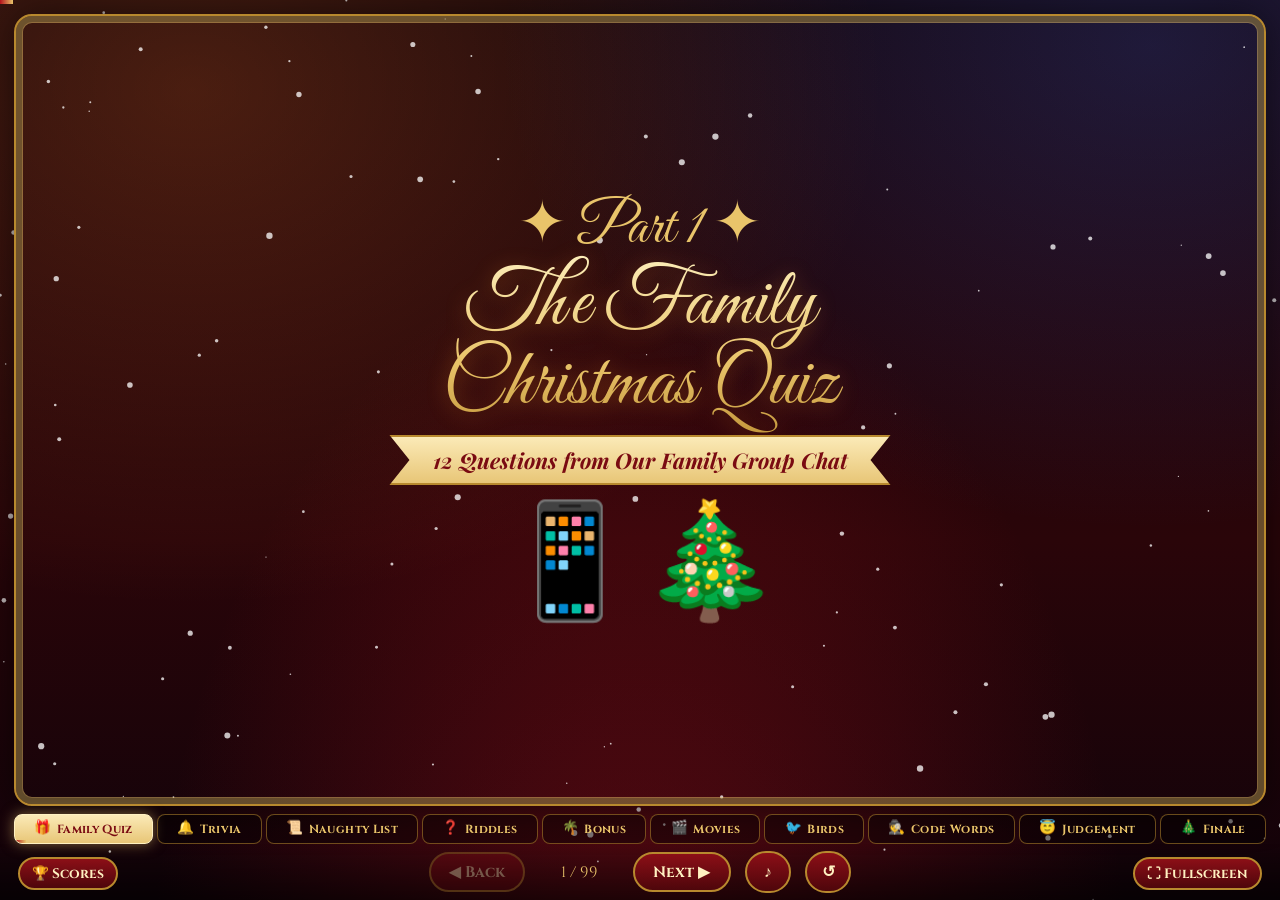
==== commit 9168ba8d: "Play the songs through YouTube's embedded player; drop family quiz Q5 - Music tracks can now be { ti" ====
--- a/index.html
+++ b/index.html
@@ -27,6 +27,11 @@
 <button id="scores-btn" aria-label="Scoreboard" aria-expanded="false" aria-controls="scores" title="Scoreboard (S)">🏆<span class="sb-lbl"> Scores</span></button>
 <aside id="scores" aria-label="Scoreboard" hidden></aside>
 <aside id="music-menu" aria-label="Music" hidden></aside>
+<aside id="yt-dock" aria-label="Now playing on YouTube" data-corner="br" hidden>
+  <button id="yt-move" type="button" aria-label="Move the player to another corner" title="Move the player to another corner">⤢</button>
+  <div class="yt-frame" data-channel="jingle"><div id="yt-jingle"></div></div>
+  <div class="yt-frame" data-channel="trip"><div id="yt-trip"></div></div>
+</aside>
 <button id="fs" aria-label="Toggle fullscreen">⛶<span class="fs-lbl"> Fullscreen</span></button>
 <audio id="jingle-audio" preload="auto"></audio>
 <audio id="trip-audio" preload="auto"></audio>
--- a/assets/css/styles.css
+++ b/assets/css/styles.css
@@ -609,6 +609,30 @@
 /* a question photo shares the card with options, so it is a little shorter */
 .q-photo.with-opts .media img{max-height:clamp(110px,23vh,210px)}
 
+/* ============ youtube player dock ============ */
+/* YouTube tracks play through YouTube's own player, which has to stay visible while it
+   plays. It sits in a corner above the controls; the arrow button moves it to another. */
+#yt-dock{position:fixed;z-index:9;width:240px;height:200px;padding:3px;border-radius:12px;
+  background:#000;border:2px solid var(--gold-d);box-shadow:0 10px 30px rgba(0,0,0,.7)}
+#yt-dock[hidden]{display:none}
+#yt-dock[data-corner="br"]{right:22px;bottom:102px}
+#yt-dock[data-corner="bl"]{left:22px;bottom:102px}
+#yt-dock[data-corner="tl"]{left:22px;top:22px}
+#yt-dock[data-corner="tr"]{right:22px;top:22px}
+.yt-frame{display:none;width:100%;height:100%;border-radius:8px;overflow:hidden}
+.yt-frame.live{display:block}
+.yt-frame iframe{display:block;width:100%;height:100%;border:0}
+#yt-move{position:absolute;top:-12px;left:-12px;z-index:1;width:28px;height:28px;padding:0;border-radius:50%;cursor:pointer;
+  font-size:.95rem;line-height:1;color:var(--gold-l);border:2px solid var(--gold-d);
+  background:linear-gradient(180deg,#8c0f17,#4e060b)}
+#yt-move:focus-visible{outline:2px solid var(--gold-l);outline-offset:2px}
+@media(max-width:640px){
+  #yt-dock{width:200px}
+  #yt-dock[data-corner="br"],#yt-dock[data-corner="bl"]{bottom:114px}
+  #yt-dock[data-corner="br"],#yt-dock[data-corner="tr"]{right:18px}
+  #yt-dock[data-corner="bl"],#yt-dock[data-corner="tl"]{left:18px}
+}
+
 /* ============ music menu ============ */
 #music-menu{position:fixed;left:50%;bottom:94px;transform:translateX(-50%);z-index:21;
   width:min(380px,calc(100% - 28px));padding:12px 14px 14px;border-radius:16px;border:2px solid var(--gold);
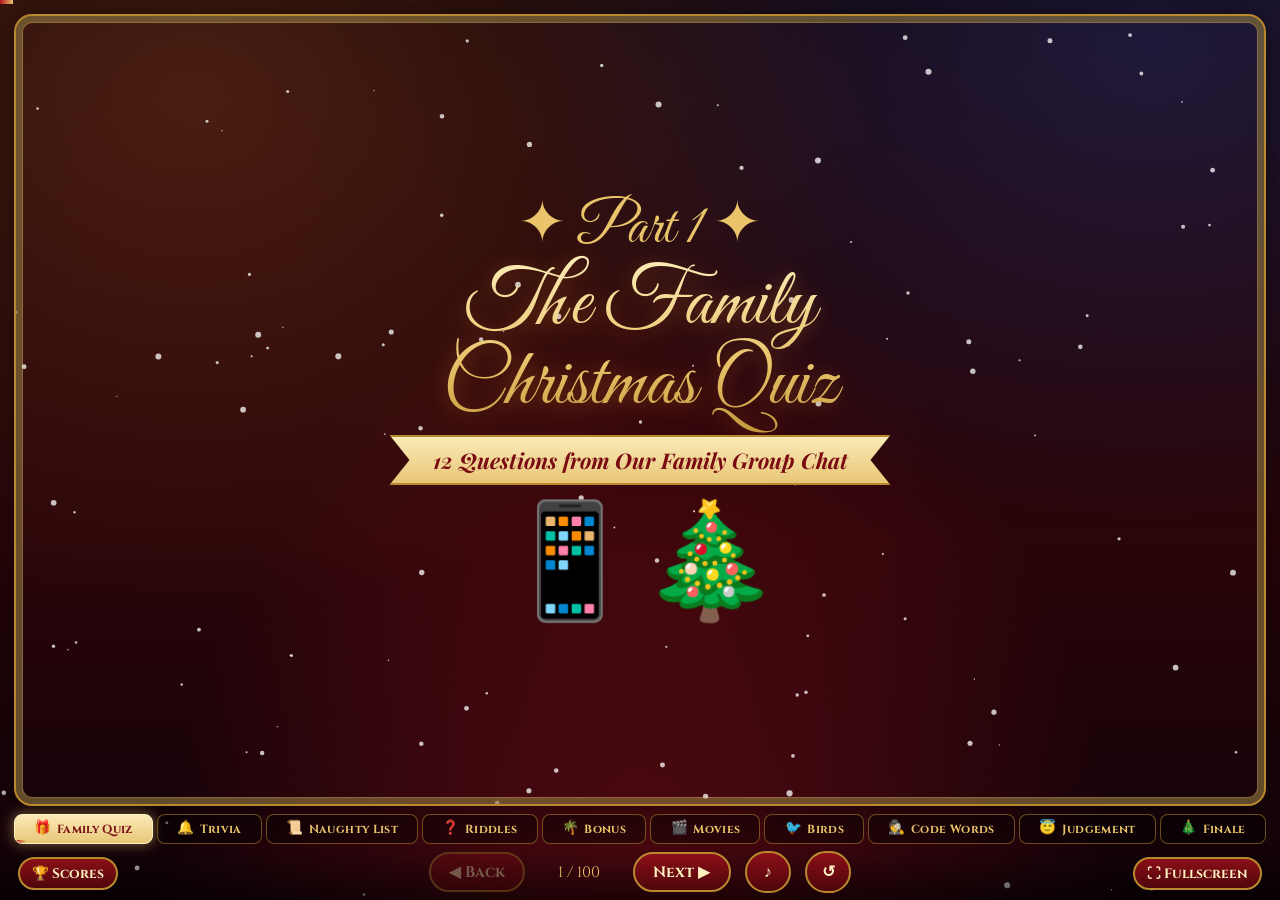
==== commit c4373bd8: "Play the music through Spotify; give each naughty or nice card a reason - Music: every song is liste" ====
--- a/index.html
+++ b/index.html
@@ -27,10 +27,12 @@
 <button id="scores-btn" aria-label="Scoreboard" aria-expanded="false" aria-controls="scores" title="Scoreboard (S)">🏆<span class="sb-lbl"> Scores</span></button>
 <aside id="scores" aria-label="Scoreboard" hidden></aside>
 <aside id="music-menu" aria-label="Music" hidden></aside>
-<aside id="yt-dock" aria-label="Now playing on YouTube" data-corner="br" hidden>
+<aside id="yt-dock" aria-label="Now playing" data-corner="br" hidden>
   <button id="yt-move" type="button" aria-label="Move the player to another corner" title="Move the player to another corner">⤢</button>
-  <div class="yt-frame" data-channel="jingle"><div id="yt-jingle"></div></div>
-  <div class="yt-frame" data-channel="trip"><div id="yt-trip"></div></div>
+  <div class="yt-frame" data-channel="jingle" data-kind="youtube"><div id="yt-jingle"></div></div>
+  <div class="yt-frame" data-channel="trip" data-kind="youtube"><div id="yt-trip"></div></div>
+  <div class="yt-frame" data-channel="jingle" data-kind="spotify"><div id="sp-jingle"></div></div>
+  <div class="yt-frame" data-channel="trip" data-kind="spotify"><div id="sp-trip"></div></div>
 </aside>
 <button id="fs" aria-label="Toggle fullscreen">⛶<span class="fs-lbl"> Fullscreen</span></button>
 <audio id="jingle-audio" preload="auto"></audio>
--- a/assets/css/styles.css
+++ b/assets/css/styles.css
@@ -763,6 +763,222 @@
   .mt-name{font-size:.62rem}
 }
 
+/* ============ faces shown with a question ============ */
+.q-faces{display:flex;justify-content:center;gap:clamp(14px,3vw,36px);margin-top:clamp(10px,2vh,18px)}
+.q-faces img{width:clamp(88px,19vh,170px);aspect-ratio:1;object-fit:cover;border-radius:50%;
+  border:4px solid var(--gold-d);box-shadow:0 8px 20px rgba(60,30,0,.4)}
+.q-faces img:nth-child(odd){transform:rotate(-3deg)}
+.q-faces img:nth-child(even){transform:rotate(3deg)}
+
+/* the line the parents cannot wriggle out of */
+.must-write{margin-top:.5em;font-style:italic;font-weight:700;color:var(--red-d);font-size:clamp(.95rem,1.9vw,1.3rem)!important}
+
+/* ============ slideshow: animated photos that play by themselves ============ */
+/* Every photo slide stacks three polaroids in one grid cell: the new photo, the one before
+   it (which starts in the middle and slides aside as the slide arrives) and the one before
+   that (already resting at the other side). The new photo uses one of the in-* entrances. */
+.slide.show{overflow:hidden;transform:none;transition:opacity .3s ease,visibility 0s .3s}
+.slide.show.active{transition:opacity .3s ease}
+.show-stage{display:grid;place-items:center;width:100%;min-width:0}
+.show-stage > .photo-frame{grid-area:1/1;transform:rotate(var(--tilt,0deg))}
+.tilt-l{--tilt:-1.2deg}
+.tilt-r{--tilt:1.2deg}
+.rest-l{--rx:-33vw;--ry:5vh;--rr:-9deg}
+.rest-r{--rx:33vw;--ry:-7vh;--rr:8deg}
+.show-stage > .show-old{z-index:1;filter:brightness(.82);
+  transform:translate(var(--rx),var(--ry)) rotate(var(--rr)) scale(.5)}
+.show-stage > .show-prev{z-index:2}
+.show-stage > .show-new{z-index:3}
+.slide.active .show-prev{animation:show-aside .95s cubic-bezier(.3,.7,.25,1) both}
+@keyframes show-aside{0%{transform:rotate(var(--tilt,0deg));filter:none}}
+.slide.active .show-older{animation:show-dim .95s ease both}
+@keyframes show-dim{0%{filter:brightness(.82)}100%{filter:brightness(.62)}}
+
+.slide.active .show-new{animation:1.25s .12s both}
+.slide.active .in-spin{animation-name:show-spin;animation-duration:1.5s;animation-timing-function:cubic-bezier(.35,.45,.4,1)}
+.slide.active .in-drop{animation-name:show-drop;animation-duration:1.4s}
+.slide.active .in-fly-r{animation-name:show-fly;animation-duration:1.05s;animation-timing-function:cubic-bezier(.2,.8,.3,1)}
+.slide.active .in-fly-l{--from:-115vw;--skew:-14deg;animation-name:show-fly;animation-duration:1.05s;animation-timing-function:cubic-bezier(.2,.8,.3,1)}
+.slide.active .in-zoom{animation-name:show-zoom;animation-duration:.95s;animation-timing-function:cubic-bezier(.2,1.2,.4,1)}
+.slide.active .in-swing{animation-name:show-swing;animation-duration:1.7s;transform-origin:50% 0}
+.slide.active .in-flip{animation-name:show-flip;animation-duration:1.15s;animation-timing-function:cubic-bezier(.2,.7,.3,1)}
+.slide.active .in-roll{animation-name:show-roll;animation-duration:1.4s;animation-timing-function:cubic-bezier(.3,.6,.3,1)}
+@keyframes show-spin{
+  0%{transform:translate(-110vw,-24vh) rotate(-900deg) scale(.1);opacity:0}
+  12%{opacity:1}
+  72%{transform:rotate(15deg) scale(1.08)}
+  87%{transform:rotate(-6deg) scale(.97)}
+  100%{transform:rotate(var(--tilt,0deg));opacity:1}}
+@keyframes show-drop{
+  0%{transform:translateY(-115vh) rotate(-10deg);animation-timing-function:cubic-bezier(.5,0,1,.6)}
+  40%{transform:translateY(0) rotate(3deg) scale(1.05,.93);animation-timing-function:cubic-bezier(0,.5,.5,1)}
+  58%{transform:translateY(-12%) rotate(-2deg);animation-timing-function:cubic-bezier(.5,0,1,.6)}
+  76%{transform:translateY(0) rotate(1deg) scale(1.02,.97);animation-timing-function:cubic-bezier(0,.5,.5,1)}
+  88%{transform:translateY(-3%)}
+  100%{transform:rotate(var(--tilt,0deg))}}
+@keyframes show-fly{
+  0%{transform:translateX(var(--from,115vw)) skewX(var(--skew,14deg)) rotate(0deg)}
+  68%{transform:translateX(calc(var(--from,115vw)*-.035)) skewX(calc(var(--skew,14deg)*-.45))}
+  84%{transform:translateX(calc(var(--from,115vw)*.01)) skewX(0deg)}
+  100%{transform:rotate(var(--tilt,0deg))}}
+@keyframes show-zoom{
+  0%{transform:scale(0) rotate(-40deg);opacity:0}
+  25%{opacity:1}
+  65%{transform:scale(1.14) rotate(7deg)}
+  84%{transform:scale(.96) rotate(-3deg)}
+  100%{transform:rotate(var(--tilt,0deg));opacity:1}}
+@keyframes show-swing{
+  0%{transform:translateY(-110vh) rotate(-28deg)}
+  34%{transform:translateY(0) rotate(14deg)}
+  52%{transform:rotate(-9deg)}
+  68%{transform:rotate(6deg)}
+  82%{transform:rotate(-3deg)}
+  100%{transform:rotate(var(--tilt,0deg))}}
+@keyframes show-flip{
+  0%{transform:perspective(1400px) rotateY(-200deg) scale(.35);opacity:0}
+  20%{opacity:1}
+  78%{transform:perspective(1400px) rotateY(12deg) scale(1.04)}
+  100%{transform:perspective(1400px) rotateY(0deg) rotate(var(--tilt,0deg));opacity:1}}
+@keyframes show-roll{
+  0%{transform:translate(-95vw,55vh) rotate(-540deg) scale(.5);opacity:0}
+  12%{opacity:1}
+  74%{transform:translate(2vw,-1vh) rotate(12deg) scale(1.05)}
+  88%{transform:rotate(-5deg)}
+  100%{transform:rotate(var(--tilt,0deg));opacity:1}}
+
+/* the countdown to the next photo; "paused" shows instead while the host holds it */
+.auto-bar{position:absolute;left:50%;bottom:clamp(8px,1.6vh,16px);transform:translateX(-50%);z-index:4;
+  width:min(220px,40%);height:4px;border-radius:4px;background:rgba(159,232,221,.18)}
+.auto-bar i{display:block;width:0;height:100%;border-radius:inherit;background:#9fe8dd}
+.auto-run .auto-bar i{animation:auto-fill var(--auto,5s) linear both}
+@keyframes auto-fill{to{width:100%}}
+.auto-held .auto-bar{height:auto;width:auto;background:none}
+.auto-held .auto-bar i{display:none}
+.auto-held .auto-bar::after{content:"\23F8  Paused \00B7  P or Space to carry on";font-family:'Cinzel',serif;
+  letter-spacing:.2em;text-transform:uppercase;white-space:nowrap;font-size:clamp(.56rem,1.1vw,.78rem);color:#9fe8dd}
+@media(max-width:700px){.show-stage > .show-old{display:none}}
+@media(prefers-reduced-motion:reduce){
+  .slide.active .show-new,.slide.active .show-prev,.slide.active .show-older{animation:none}
+}
+
+/* ============ movie cover: a DVD case that spins in with the title ============ */
+/* The case sits over the corner of the still, or beside it when the screen is wide enough.
+   The poster covers the title underneath once it has loaded. */
+.movie-stage{position:relative;max-width:100%}
+.dvd{position:absolute;z-index:2;right:clamp(-30px,-2.2vw,-8px);bottom:clamp(-22px,-2.6vh,-8px);
+  height:68%;aspect-ratio:2/3;opacity:0;pointer-events:none;transform:rotate(7deg);border-radius:4px 7px 7px 4px;
+  background:linear-gradient(90deg,#08080b 0 6%,#34343c 6% 8%,#131317 8%);
+  box-shadow:0 14px 30px rgba(0,0,0,.75),0 0 0 1px rgba(255,255,255,.14)}
+.dvd-cover{position:absolute;inset:3% 3% 3% 11%;overflow:hidden;border-radius:2px;display:grid;place-items:center;
+  background:linear-gradient(160deg,#8c0f17,#3a0508 58%,#14351f)}
+.dvd-cover img{position:absolute;inset:0;width:100%;height:100%;object-fit:cover}
+.dvd-cover span{padding:.4em;font-family:'Great Vibes',cursive;line-height:1.1;text-align:center;
+  font-size:clamp(1rem,3.2vh,1.9rem);color:var(--gold-l)}
+.dvd-cover span i{display:block;font-style:normal;font-size:1.3em;margin-bottom:.15em}
+.dvd::after{content:"";position:absolute;inset:0;border-radius:inherit;pointer-events:none;
+  background:linear-gradient(115deg,rgba(255,255,255,.3),transparent 26%,transparent 72%,rgba(255,255,255,.12))}
+.slide.movie.revealed .dvd{animation:dvd-spin 1.6s cubic-bezier(.35,.45,.4,1) both}
+@keyframes dvd-spin{
+  0%{transform:translate(70vw,-55vh) rotate(1260deg) scale(.1);opacity:0}
+  12%{opacity:1}
+  72%{transform:rotate(-13deg) scale(1.15);opacity:1}
+  87%{transform:rotate(12deg) scale(.96)}
+  100%{transform:rotate(7deg);opacity:1}}
+@media(min-aspect-ratio:3/2) and (min-width:900px){
+  .dvd{right:auto;bottom:auto;left:calc(100% + clamp(14px,2.2vw,36px));top:-4%;height:108%}
+}
+@media(prefers-reduced-motion:reduce){.slide.movie.revealed .dvd{animation:none;opacity:1}}
+
+/* ============ a poster photo beside a round's title ============ */
+.poster-row{display:flex;align-items:center;justify-content:center;gap:clamp(18px,4.5vw,64px);max-width:100%}
+.poster-shot{flex:none;margin:0;padding:clamp(6px,.9vw,11px);border-radius:8px;transform:rotate(-3deg);
+  background:linear-gradient(180deg,#fffdf6,#eee8d8);border:2px solid var(--gold-d);
+  box-shadow:0 18px 44px rgba(0,0,0,.6),0 0 34px rgba(233,196,106,.18)}
+.poster-shot img{display:block;border-radius:3px;height:clamp(220px,56vh,600px);width:auto;max-width:38vw;object-fit:cover}
+.poster-text{display:flex;flex-direction:column;align-items:center;min-width:0}
+.slide.active .poster-shot{animation:poster-in .8s cubic-bezier(.2,1.3,.4,1) both}
+@keyframes poster-in{0%{transform:translateY(-70vh) rotate(-22deg);opacity:0}100%{transform:rotate(-3deg);opacity:1}}
+@media(max-width:700px){
+  .poster-row{flex-direction:column;gap:14px}
+  .poster-shot img{height:clamp(160px,30vh,280px);max-width:70vw}
+}
+@media(prefers-reduced-motion:reduce){.slide.active .poster-shot{animation:none}}
+
+/* ============ nice list gifts ============ */
+.gift-row{display:flex;align-items:center;justify-content:center;gap:clamp(14px,2.6vw,30px);width:100%;text-align:center}
+.gift-photo{flex:none;height:clamp(170px,40vh,400px);aspect-ratio:3/4;object-fit:cover;border-radius:12px;
+  border:4px solid #fffdf6;box-shadow:0 10px 26px rgba(60,30,0,.45);transform:rotate(-3deg)}
+.gift-row .ticket{flex:1 1 0;min-width:0}
+.gift-icon{font-size:clamp(2.4rem,6vh,3.6rem);line-height:1}
+.rv.on .gift-photo{animation:gift-in .8s cubic-bezier(.2,1.4,.4,1) both}
+.rv.on .gift-icon{animation:gift-pop .7s cubic-bezier(.2,1.6,.4,1) .7s both}
+@keyframes gift-in{0%{transform:translateX(-60vw) rotate(-40deg);opacity:0}100%{transform:rotate(-3deg);opacity:1}}
+@keyframes gift-pop{0%{transform:translateY(40%) scale(.2) rotate(-50deg);opacity:0}60%{transform:translateY(-18%) scale(1.25) rotate(14deg);opacity:1}100%{transform:none;opacity:1}}
+/* the dogs: one main photo with the others fanned out around it */
+.pups{display:flex;align-items:center;justify-content:center;gap:clamp(6px,1.2vw,14px);margin-bottom:clamp(8px,1.6vh,16px)}
+.pup{flex:0 1 auto;min-width:0;height:clamp(104px,23vh,230px);aspect-ratio:3/4;object-fit:cover;border-radius:10px;
+  border:4px solid #fffdf6;box-shadow:0 8px 20px rgba(60,30,0,.45);transform:rotate(var(--r,0deg))}
+.pup-main{height:clamp(140px,32vh,320px);z-index:1}
+.rv.on .pup{animation:pup-pop .6s cubic-bezier(.2,1.5,.4,1) both;animation-delay:calc(var(--i,0)*.16s)}
+@keyframes pup-pop{0%{transform:scale(0) rotate(-30deg);opacity:0}100%{transform:rotate(var(--r,0deg));opacity:1}}
+@media(max-width:700px){
+  .gift-row{flex-direction:column}
+  .gift-photo{height:clamp(150px,30vh,260px)}
+  .pups{flex-wrap:wrap}
+  .pup{height:auto;width:calc((100vw - 148px)/4)}
+  .pup-main{order:-1;width:60vw;margin:0 8vw}
+}
+@media(prefers-reduced-motion:reduce){.rv.on .gift-photo,.rv.on .gift-icon,.rv.on .pup{animation:none}}
+
+/* ============ and the winner is... ============ */
+.winner-stage{width:100%;min-height:clamp(150px,26vh,260px);margin-top:clamp(6px,1.4vh,16px)}
+.winner{display:flex;flex-direction:column;align-items:center;gap:.1em}
+.winner-crown{font-size:clamp(2.6rem,8vh,4.6rem);line-height:1;filter:drop-shadow(0 4px 10px rgba(0,0,0,.5))}
+.winner-name{font-family:'Great Vibes',cursive;line-height:1.1;padding:.1em .4em .2em;
+  font-size:clamp(2.8rem,9vw,6.4rem);color:var(--gold-l);text-shadow:0 0 26px rgba(255,190,60,.7),0 3px 10px rgba(0,0,0,.6)}
+.winner-name i{font-family:'Playfair Display',serif;font-size:.36em;color:var(--parch);opacity:.85}
+.winner-line{font-family:'Cinzel',serif;font-weight:700;letter-spacing:.24em;text-transform:uppercase;
+  font-size:clamp(.8rem,1.8vw,1.25rem);color:var(--gold)}
+.rv.on .winner-crown{animation:gift-pop .8s cubic-bezier(.2,1.6,.4,1) .35s both}
+.rv.on .winner-name{animation:winner-in 1s cubic-bezier(.2,1.2,.4,1) both}
+.rv.on .winner-line{animation:fx-fade .8s ease 1s both}
+@keyframes winner-in{0%{transform:scale(.2) rotate(-8deg);opacity:0}70%{transform:scale(1.08) rotate(2deg);opacity:1}100%{transform:none;opacity:1}}
+@media(prefers-reduced-motion:reduce){.rv.on .winner-crown,.rv.on .winner-name,.rv.on .winner-line{animation:none}}
+
+/* ============ spotify in the player dock ============ */
+/* Spotify's player is a slim bar rather than a video, so the dock shrinks to fit it. */
+#yt-dock[data-kind="spotify"]{width:min(330px,calc(100vw - 44px));height:90px}
+#yt-dock[data-kind="spotify"] .yt-frame{border-radius:12px}
+/* the Spotify / YouTube switch in the music menu */
+.mm-source{display:flex;align-items:center;gap:6px;margin-top:10px}
+.mm-source span{flex:none;margin-right:4px;font-family:'Playfair Display',serif;font-style:italic;font-size:.85rem;color:var(--parch)}
+.mm-src{flex:1 1 0;cursor:pointer;padding:.45em .6em;border-radius:10px;text-align:center;
+  font-family:'Cinzel',serif;font-weight:700;font-size:.74rem;letter-spacing:.08em;color:var(--parch);
+  border:1px solid rgba(184,137,46,.55);background:rgba(0,0,0,.35);transition:background .2s,color .2s}
+.mm-src.now{color:var(--red-d);border-color:var(--gold-l);background:linear-gradient(180deg,#fbeab7,#e8c677)}
+.mm-src:hover{box-shadow:0 0 12px rgba(233,196,106,.4)}
+.mm-src:disabled{opacity:.4;cursor:default;box-shadow:none}
+.mm-note{margin-top:8px;padding:.5em .7em;border-radius:8px;font-family:'Playfair Display',serif;font-size:.8rem;line-height:1.35;
+  color:#fbeab7;background:rgba(140,15,23,.55);border:1px solid rgba(233,196,106,.45)}
+
+/* ============ naughty or nice: the reason on each card ============ */
+/* The stamp lands across the silhouette, and the reason fades in underneath the name. */
+.nn .stamp{bottom:auto;top:clamp(16px,3.4vw,34px);background:rgba(255,248,225,.82)}
+.nn .why{min-height:3.9em;margin-top:6px;padding:0 2px;font-family:'Playfair Display',serif;font-weight:700;line-height:1.25;
+  font-size:clamp(.78rem,1.3vw,1rem);color:#3a140c;opacity:0;transform:translateY(6px);
+  transition:opacity .4s .25s,transform .4s .25s}
+.nn .why small{display:block;margin-top:2px;font-style:italic;font-weight:500;color:var(--red-d)}
+.nn.nice-c .why small{color:#1f7a3f}
+.nn.on .why{opacity:1;transform:none}
+@media(max-height:740px){
+  .nn .stamp{top:14px}
+  .nn .why{font-size:.78rem;margin-top:2px;min-height:3.7em;line-height:1.2}
+}
+@media(max-width:640px){
+  .nn .stamp{top:10px}
+  .nn .why{font-size:.68rem}
+}
+
 /* jingle toggle */
 #bar #jingle,#bar #reset{min-width:2.9em;padding:.5em .65em;font-size:1rem}
 /* five controls have to share a phone-width bar */
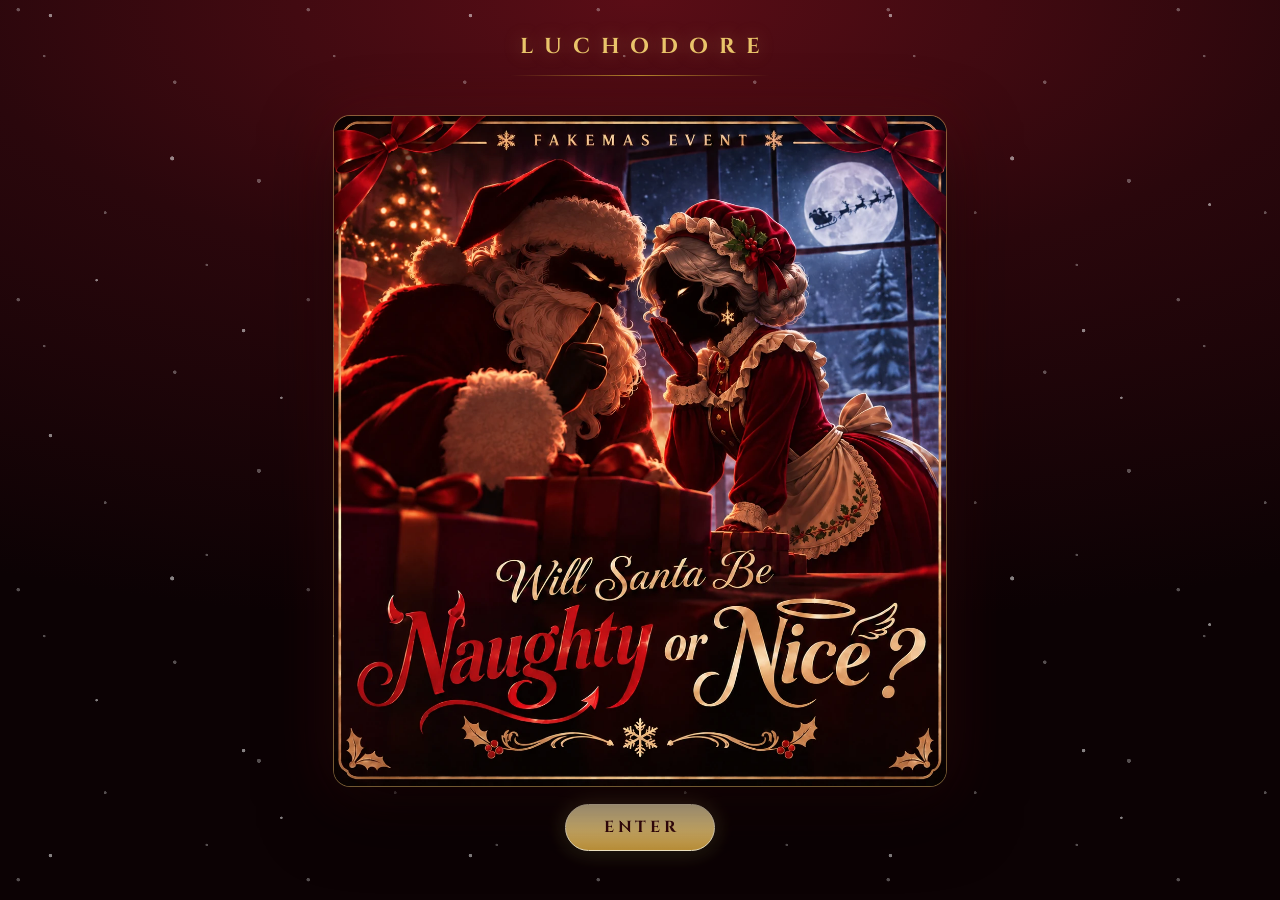
==== commit e66bd831: "Add a home page, move the quiz into its own folder, reveal faces on the cards - The site now opens o" ====
--- a/index.html
+++ b/index.html
@@ -1,45 +1,84 @@
-<!DOCTYPE html>
-<html lang="en">
-<head>
-<meta charset="UTF-8">
-<meta name="viewport" content="width=device-width, initial-scale=1">
-<title>The Ross Family Christmas Quiz</title>
-<meta name="description" content="A festive family trivia, riddles and games presentation for Fakemas.">
-<meta name="theme-color" content="#1c0306">
-<link rel="icon" href="data:image/svg+xml,<svg xmlns='http://www.w3.org/2000/svg' viewBox='0 0 100 100'><text y='.9em' font-size='90'>🎄</text></svg>">
-<link rel="preconnect" href="https://fonts.googleapis.com">
-<link rel="preconnect" href="https://fonts.gstatic.com" crossorigin>
-<link href="https://fonts.googleapis.com/css2?family=Cinzel:wght@500;700;900&family=Playfair+Display:ital,wght@0,500;0,700;1,500;1,700&family=Great+Vibes&family=Cormorant+Garamond:wght@500;600;700&family=Oswald:wght@700&display=swap" rel="stylesheet">
-<link rel="stylesheet" href="assets/css/styles.css">
-</head>
-<body>
-<canvas id="snow"></canvas>
-<div id="prog"></div>
-<main id="deck"></main>
-<nav id="timeline" aria-label="Jump to a section"></nav>
-<nav id="bar" aria-label="Slide controls">
-  <button id="prev" aria-label="Previous slide">◀ Back</button>
-  <span id="count"></span>
-  <button id="next" aria-label="Next slide">Next ▶</button>
-  <button id="jingle" aria-label="Music" aria-haspopup="true" aria-expanded="false" aria-controls="music-menu" aria-pressed="true" title="Music (M mutes)">♪</button>
-  <button id="reset" aria-label="Reset this slide" title="Reset this slide (R) · Shift-click or Shift+R resets every slide">↺</button>
-</nav>
-<button id="scores-btn" aria-label="Scoreboard" aria-expanded="false" aria-controls="scores" title="Scoreboard (S)">🏆<span class="sb-lbl"> Scores</span></button>
-<aside id="scores" aria-label="Scoreboard" hidden></aside>
-<aside id="music-menu" aria-label="Music" hidden></aside>
-<aside id="yt-dock" aria-label="Now playing" data-corner="br" hidden>
-  <button id="yt-move" type="button" aria-label="Move the player to another corner" title="Move the player to another corner">⤢</button>
-  <div class="yt-frame" data-channel="jingle" data-kind="youtube"><div id="yt-jingle"></div></div>
-  <div class="yt-frame" data-channel="trip" data-kind="youtube"><div id="yt-trip"></div></div>
-  <div class="yt-frame" data-channel="jingle" data-kind="spotify"><div id="sp-jingle"></div></div>
-  <div class="yt-frame" data-channel="trip" data-kind="spotify"><div id="sp-trip"></div></div>
-</aside>
-<button id="fs" aria-label="Toggle fullscreen">⛶<span class="fs-lbl"> Fullscreen</span></button>
-<audio id="jingle-audio" preload="auto"></audio>
-<audio id="trip-audio" preload="auto"></audio>
-
-<script src="assets/js/content.js" defer></script>
-<script src="assets/js/slides.js" defer></script>
-<script src="assets/js/app.js" defer></script>
-</body>
-</html>
+<!doctype html>
+<html lang="en">
+<head>
+<meta charset="utf-8">
+<meta name="viewport" content="width=device-width, initial-scale=1">
+<title>Luchodore</title>
+<meta name="description" content="Luchodore events.">
+<link rel="icon" href="data:image/svg+xml,<svg xmlns='http://www.w3.org/2000/svg' viewBox='0 0 100 100'><text y='.9em' font-size='90'>🎄</text></svg>">
+<link rel="preconnect" href="https://fonts.googleapis.com">
+<link rel="preconnect" href="https://fonts.gstatic.com" crossorigin>
+<link href="https://fonts.googleapis.com/css2?family=Cinzel:wght@500;700&family=Playfair+Display:ital,wght@1,500&display=swap" rel="stylesheet">
+<style>
+  :root{--gold:#e9c46a;--gold-d:#b8892e;--night:#0c0204}
+  *{box-sizing:border-box}
+  html,body{margin:0;min-height:100%}
+  body{display:flex;flex-direction:column;align-items:center;min-height:100vh;min-height:100dvh;
+    padding:clamp(18px,3.5vh,40px) 16px clamp(22px,4vh,48px);color:var(--gold);
+    font-family:'Cinzel',Georgia,serif;
+    background:radial-gradient(ellipse 120% 70% at 50% 0%,#5a0d16 0%,#2a070c 45%,var(--night) 100%) fixed var(--night)}
+
+  /* slow snowfall, drawn as two drifting layers of dots */
+  body::before,body::after{content:"";position:fixed;inset:-100vh 0 0;pointer-events:none;opacity:.5;
+    background-image:
+      radial-gradient(circle at 12% 18%,#fff 0 1.5px,transparent 2px),radial-gradient(circle at 67% 9%,#fff 0 1px,transparent 1.5px),
+      radial-gradient(circle at 41% 52%,#fff 0 1.8px,transparent 2.3px),radial-gradient(circle at 88% 63%,#fff 0 1.2px,transparent 1.7px),
+      radial-gradient(circle at 23% 81%,#fff 0 1px,transparent 1.5px),radial-gradient(circle at 58% 93%,#fff 0 1.5px,transparent 2px);
+    background-size:420px 420px;animation:snow 30s linear infinite}
+  body::after{opacity:.3;background-size:290px 290px;background-position:140px 60px;animation-duration:47s}
+  /* each layer falls by a whole number of its tiles, so the loop has no visible jump */
+  @keyframes snow{to{transform:translateY(840px)}}
+  body::after{animation-name:snow-far}
+  @keyframes snow-far{to{transform:translateY(870px)}}
+
+  .mark{position:relative;z-index:1;margin:0;font-weight:700;font-size:clamp(.95rem,2.2vw,1.35rem);
+    letter-spacing:.5em;text-indent:.5em;text-transform:uppercase;text-shadow:0 0 18px rgba(233,196,106,.35)}
+  .rule{position:relative;z-index:1;width:min(260px,60vw);height:1px;margin:clamp(10px,1.6vh,16px) 0 clamp(16px,3vh,32px);
+    background:linear-gradient(90deg,transparent,var(--gold-d),transparent)}
+
+  /* One <a class="event"> per event. They sit in a row and wrap when there are several. */
+  .events{position:relative;z-index:1;flex:1;display:flex;flex-wrap:wrap;align-items:center;justify-content:center;
+    gap:clamp(20px,4vw,56px);width:100%}
+  .event{position:relative;display:flex;flex-direction:column;align-items:center;gap:clamp(12px,2vh,20px);
+    color:inherit;text-decoration:none;outline:none}
+  .cover{position:relative;display:block;border-radius:16px;overflow:hidden;line-height:0;
+    box-shadow:0 0 0 1px rgba(233,196,106,.45),0 24px 70px rgba(0,0,0,.7),0 0 60px rgba(190,30,45,.25);
+    transition:transform .35s cubic-bezier(.2,.9,.3,1.2),box-shadow .35s}
+  .cover img{display:block;width:auto;height:auto;max-width:min(92vw,720px);max-height:calc(100vh - 230px);max-height:calc(100dvh - 230px);min-height:260px;object-fit:contain}
+  /* a sheen that sweeps across the cover on hover */
+  .cover::after{content:"";position:absolute;inset:0;transform:translateX(-120%) skewX(-18deg);
+    background:linear-gradient(90deg,transparent 30%,rgba(255,240,200,.28) 50%,transparent 70%)}
+  .event:hover .cover,.event:focus-visible .cover{transform:translateY(-6px) scale(1.012);
+    box-shadow:0 0 0 2px var(--gold),0 30px 80px rgba(0,0,0,.75),0 0 90px rgba(233,196,106,.35)}
+  .event:hover .cover::after,.event:focus-visible .cover::after{transform:translateX(120%) skewX(-18deg);transition:transform .9s ease}
+  .enter{padding:.7em 2.2em;border-radius:999px;font-weight:700;font-size:clamp(.8rem,1.6vw,1rem);letter-spacing:.22em;
+    text-indent:.22em;text-transform:uppercase;color:#3a0a0e;
+    background:linear-gradient(180deg,#fbeab7,#e8c677 55%,#c99a3c);border:1px solid #fff3cf;
+    box-shadow:0 6px 18px rgba(0,0,0,.5),0 0 22px rgba(233,196,106,.3);transition:transform .25s,box-shadow .25s}
+  .event:hover .enter,.event:focus-visible .enter{transform:scale(1.06);box-shadow:0 8px 22px rgba(0,0,0,.55),0 0 34px rgba(233,196,106,.6)}
+  /* with more than one event the covers share the row */
+  .events:has(.event + .event) .cover img{max-width:min(88vw,440px);max-height:62vh}
+
+  @media(prefers-reduced-motion:reduce){
+    body::before,body::after{animation:none}
+    .cover,.cover::after,.enter{transition:none}
+  }
+</style>
+</head>
+<body>
+  <h1 class="mark">Luchodore</h1>
+  <div class="rule" aria-hidden="true"></div>
+
+  <!-- To add an event: put its folder beside this file, its cover in home/, and copy
+       one <a class="event"> block below, pointing at the new folder and cover. -->
+  <main class="events">
+    <a class="event" href="fakemas-2026/">
+      <span class="cover">
+        <img src="home/fakemas-2026.webp" width="1199" height="1312"
+             alt="Fakemas event: Will Santa be naughty or nice?">
+      </span>
+      <span class="enter">Enter</span>
+    </a>
+  </main>
+</body>
+</html>
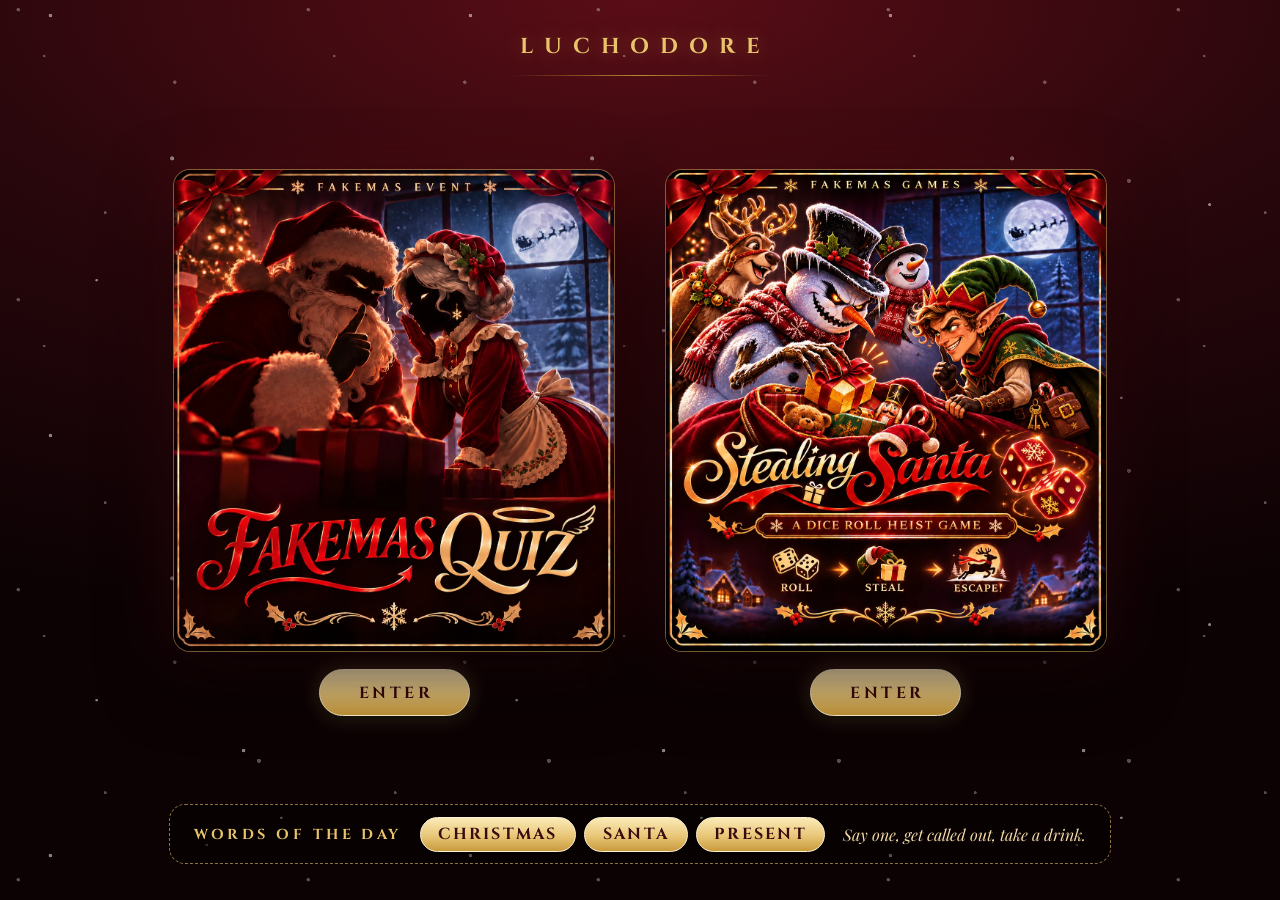
==== commit a5c05812: "Add Stealing Santa, new posters, home buttons and the Words of the Day - Stealing Santa: rules (with" ====
--- a/index.html
+++ b/index.html
@@ -57,7 +57,16 @@
     box-shadow:0 6px 18px rgba(0,0,0,.5),0 0 22px rgba(233,196,106,.3);transition:transform .25s,box-shadow .25s}
   .event:hover .enter,.event:focus-visible .enter{transform:scale(1.06);box-shadow:0 8px 22px rgba(0,0,0,.55),0 0 34px rgba(233,196,106,.6)}
   /* with more than one event the covers share the row */
-  .events:has(.event + .event) .cover img{max-width:min(88vw,440px);max-height:62vh}
+  .events:has(.event + .event) .cover img{max-width:min(88vw,440px);max-height:56vh}
+
+  /* the words of the day, in a strip under the covers */
+  .words{position:relative;z-index:1;display:flex;flex-wrap:wrap;align-items:center;justify-content:center;gap:8px 18px;
+    margin-top:clamp(14px,2.4vh,26px);padding:.7em 1.5em;border-radius:16px;border:1px dashed rgba(233,196,106,.6);background:rgba(0,0,0,.4)}
+  .words h2{margin:0;font-weight:700;font-size:clamp(.72rem,1.4vw,.9rem);letter-spacing:.24em;text-transform:uppercase}
+  .words ul{display:flex;flex-wrap:wrap;justify-content:center;gap:8px;margin:0;padding:0;list-style:none}
+  .words li{padding:.35em 1.1em;border-radius:999px;font-weight:700;font-size:clamp(.8rem,1.6vw,1rem);letter-spacing:.14em;
+    text-transform:uppercase;color:#3a0a0e;background:linear-gradient(180deg,#fbeab7,#e8c677 55%,#c99a3c);border:1px solid #fff3cf}
+  .words p{margin:0;font-family:'Playfair Display',Georgia,serif;font-style:italic;font-size:clamp(.82rem,1.5vw,1rem);color:#f3d9a8}
 
   @media(prefers-reduced-motion:reduce){
     body::before,body::after{animation:none}
@@ -75,10 +84,28 @@
     <a class="event" href="fakemas-2026/">
       <span class="cover">
         <img src="home/fakemas-2026.webp" width="1199" height="1312"
-             alt="Fakemas event: Will Santa be naughty or nice?">
+             alt="Fakemas Quiz">
+      </span>
+      <span class="enter">Enter</span>
+    </a>
+    <a class="event" href="stealing-santa/">
+      <span class="cover">
+        <img src="home/stealing-santa.webp" width="1199" height="1312"
+             alt="Stealing Santa: the gift-stealing game">
       </span>
       <span class="enter">Enter</span>
     </a>
   </main>
+
+  <!-- The house rule for the whole day, whichever game is on. -->
+  <aside class="words" aria-label="Words of the day">
+    <h2>Words of the Day</h2>
+    <ul>
+      <li>Christmas</li>
+      <li>Santa</li>
+      <li>Present</li>
+    </ul>
+    <p>Say one, get called out, take a drink.</p>
+  </aside>
 </body>
 </html>
